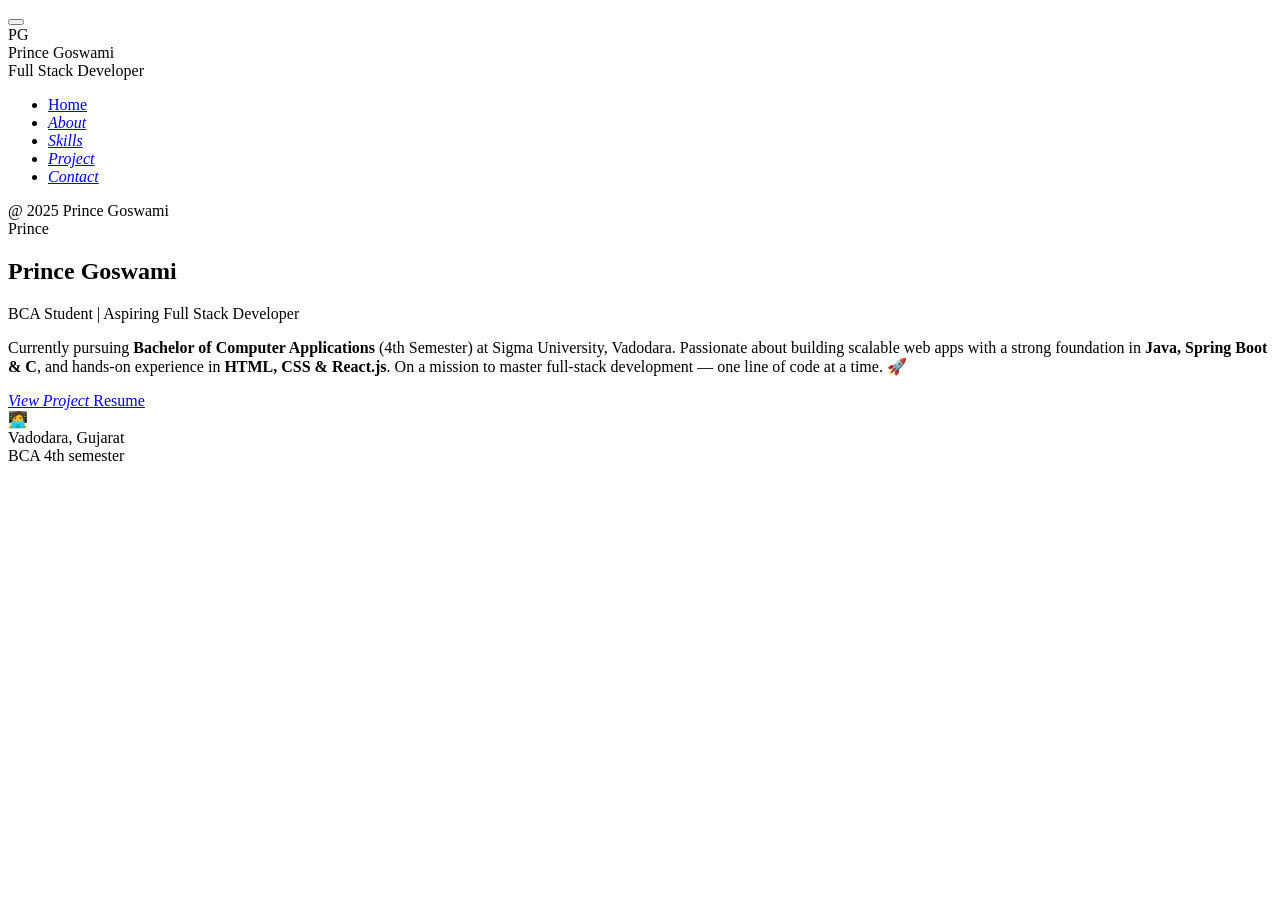
==== PrinceGoswami/Pages/Portfolio.html @ 95a8fea0 "Created personal portfolio website with HTML, CSS, and JavaScript" ====
<!DOCTYPE html>
<html lang="en">
<head>
    <meta charset="UTF-8">
    <meta name="viewport" content="width=device-width, initial-scale=1.0">
    <title>Portfolio</title>
    <link rel="preconnect" href="https://fonts.googleapis.com">
    <link
        href="https://fonts.googleapis.com/css2?family=Plus+Jakarta+Sans:wght@300;400;500;600;700;800&family=Fira+Code:wght@400;500&display=swap"
        rel="stylesheet">
    <link rel="stylesheet" href="Porfolio.css">

</head>

<body>
    <!-- SIDEBAR TOGGLE BUTTON (visible when sidebar is closed) -->
    <aside class="sidebar" id="sidebar">
    <button class="sidebar-open-btn" id="sidebarCloseBtn" title="Close menu">
        <i class="fa-solid fa-xmark"></i>
    </button>

    <div class="sidebar-avatar">PG</div>
    <div class="sidebar-name">Prince Goswami</div>
    <div class="sidebar-role">Full Stack Developer</div>
    <div class="sidebar-divider"></div>

    <nav>
        <ul>
            <li><a href="#home" class="active"><i class="fa-solid fa-house"></i> Home</a></li>
            <li><a href="#about" class="fa-solid fa-house"><i> About</i></a></li>
            <li><a href="#skills" class="fa-solid fa-house"><i> Skills</i></a></li>
            <li><a href="#project" class="fa-solid fa-house"><i> Project</i></a></li>
            <li><a href="#contact" class="fa-solid fa-house"><i> Contact</i></a></li>

        </ul>
    </nav>

    <div class="sidebar-footer">@ 2025 Prince Goswami</div>
    </aside>

    <div class="sidebar-overlay" id="sidebarOverlay"></div>

    <main>

        <!--Home-->
        <section id="home">
            <div class="home-blob"></div>
            <div class="home-blob2"></div>
            <div class="home-inner">

                <div class="home-left reveal">
                    <div class="home-greeting">Prince</div>
                    <h1 class="home-name">Prince Goswami</h1>
                    <div class="home-title">
                        <span>BCA Student</span>
                        <span class="sep">|</span>
                        <span>Aspiring Full Stack Developer</span>
                    </div>
                    <p class="home-desc">
                        Currently pursuing <strong>Bachelor of Computer Applications</strong> (4th Semester)
                        at Sigma University, Vadodara. Passionate about building scalable web apps with
                        a strong foundation in <strong>Java, Spring Boot & C</strong>, and hands-on experience
                        in <strong>HTML, CSS & React.js</strong>. On a mission to master full-stack development —
                        one line of code at a time. 🚀
                    </p>
                <div class="home-btns">
                    <a href="#projects" class="btn btn-filled"><i class="fa-solid fa-rocket">View Project</i>
                    </a>
                    <a href="Prince_Goswami_Final_Resume.pdf" download class="btn btn-rocket">
                        <i class="fa-solid fa-download"></i> Resume
                    </a>
                </div>
                </div>

                <div class="home-right reveal">
                    <div class="photo-frame">
                        <div class="photo-inner">
                            🧑‍💻
                        </div>
                    </div>
                    <div class="float-badge badge-1">
                        <i class="fa-solid fa-location-dot"></i> Vadodara, Gujarat
                    </div>
                    <div class="float-badge badge-2">
                        <i class="fa-solid fa-gradution-cap"></i> BCA 4th semester
                    </div>
                </div>

            </div>
        </section>

        <!--About-->
        <section id="about">

        </section>
    </main>
</body>
</html>
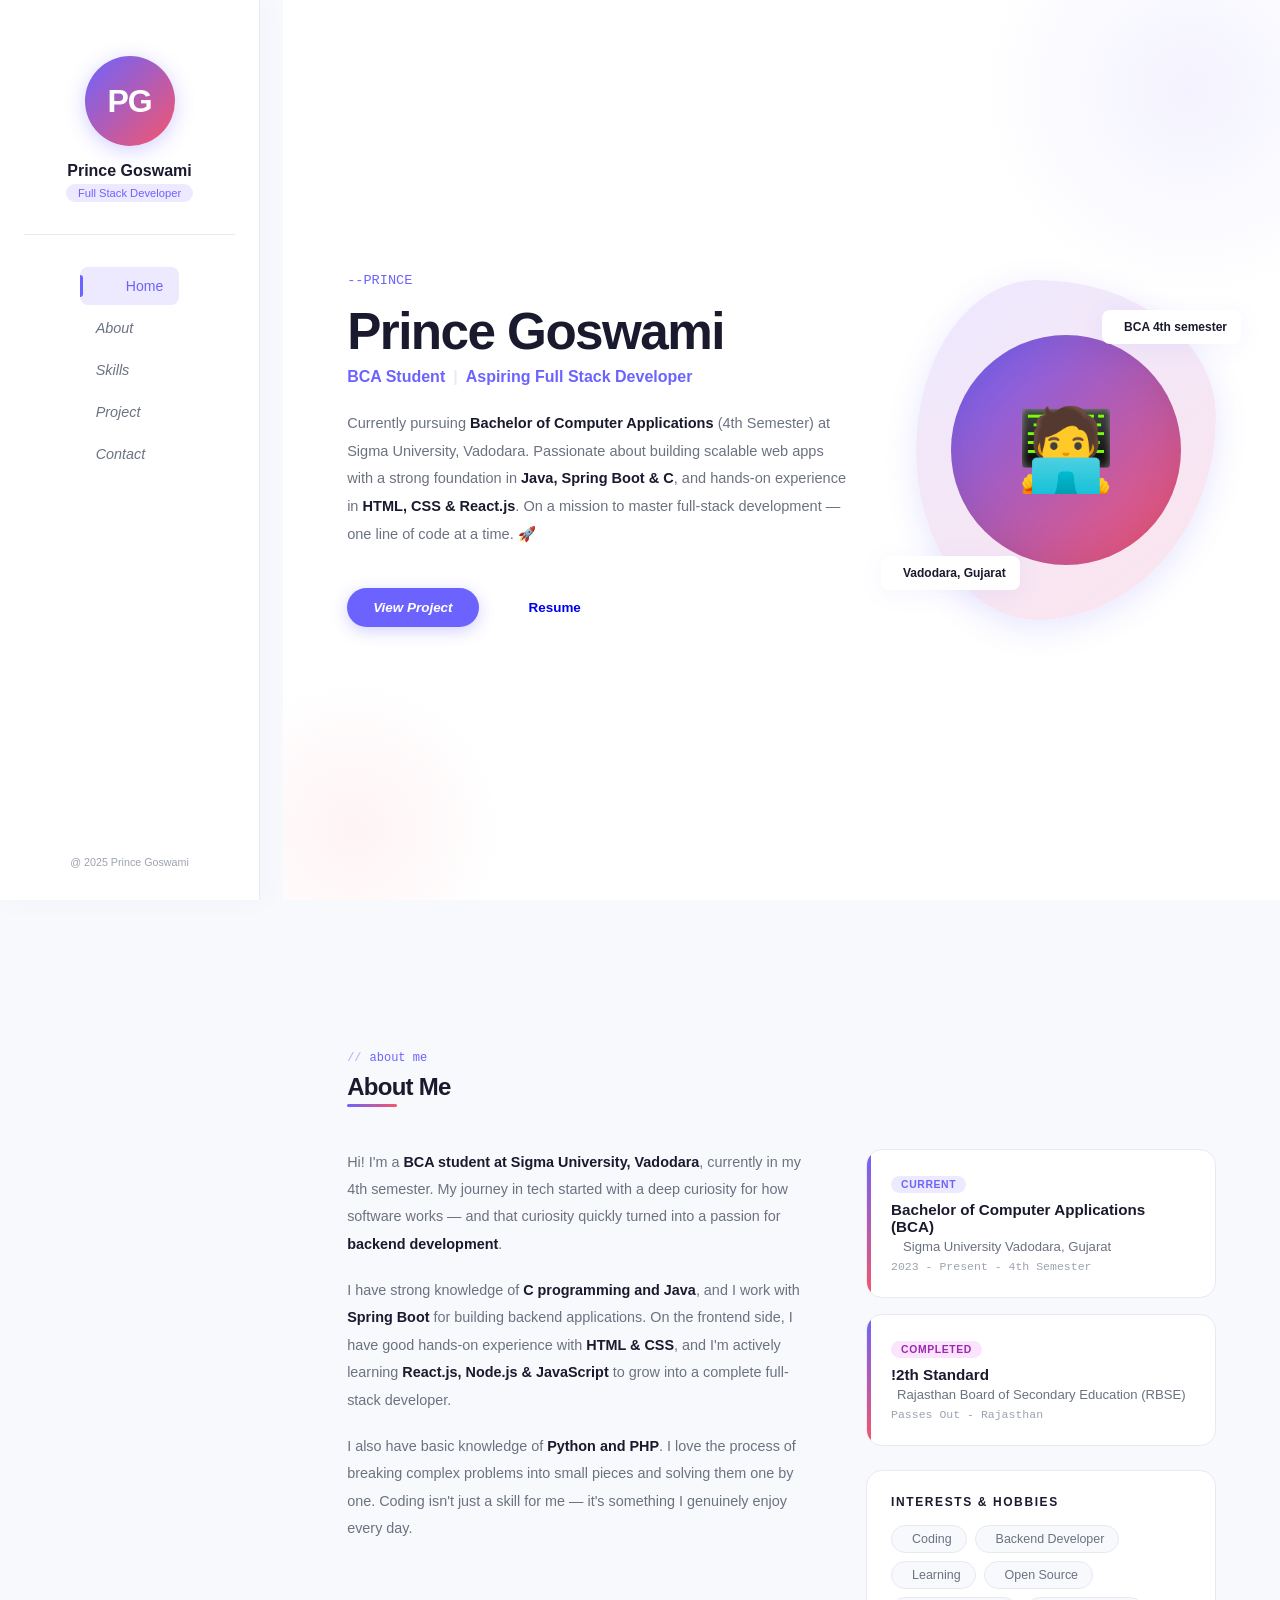
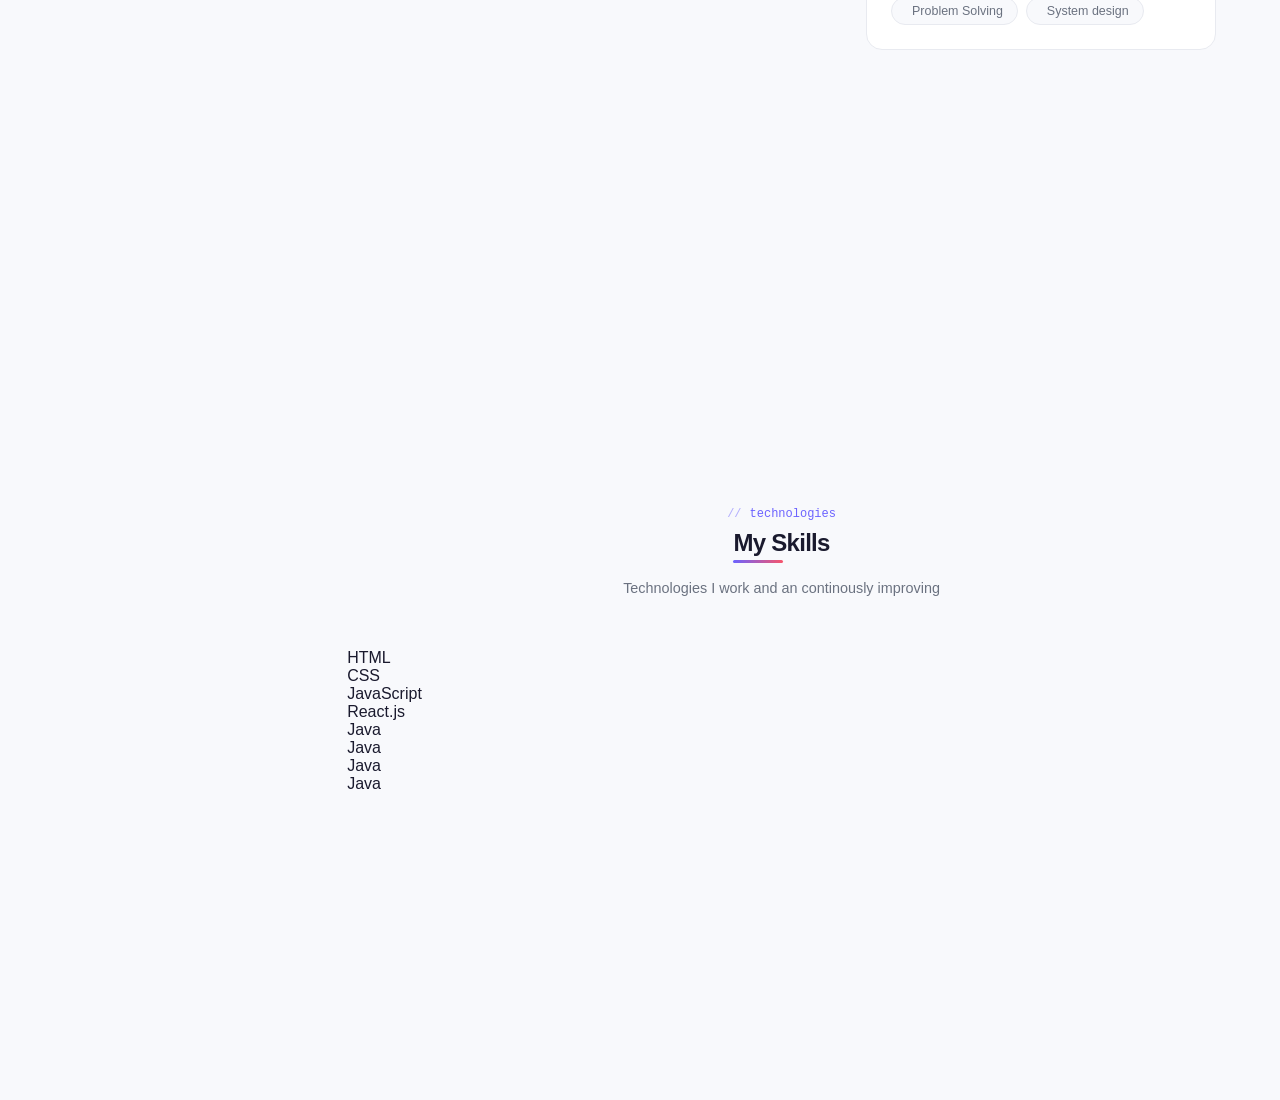
==== commit e7be7fd6: "Complate the About section and skill section" ====
--- a/PrinceGoswami/Pages/Portfolio.html
+++ b/PrinceGoswami/Pages/Portfolio.html
@@ -1,6 +1,6 @@
 <!DOCTYPE html>
 <html lang="en">
-<head>
+<   >
     <meta charset="UTF-8">
     <meta name="viewport" content="width=device-width, initial-scale=1.0">
     <title>Portfolio</title>
@@ -49,7 +49,7 @@
             <div class="home-inner">
 
                 <div class="home-left reveal">
-                    <div class="home-greeting">Prince</div>
+                    <div class="home-greeting">--PRINCE</div>
                     <h1 class="home-name">Prince Goswami</h1>
                     <div class="home-title">
                         <span>BCA Student</span>
@@ -91,8 +91,117 @@
 
         <!--About-->
         <section id="about">
-
+            <div class="sec-header reveal">
+                <div class="sec-tag">about me</div>
+                <h2 class="sec-title">About Me</h2>
+            </div>
+
+            <div class="about-grid">
+                <div class="about-text reveal">
+                    <p>
+                        Hi! I'm a <strong>BCA student at Sigma University, Vadodara</strong>,
+                        currently in my 4th semester. My journey in tech started with a deep
+                        curiosity for how software works — and that curiosity quickly turned
+                        into a passion for <strong>backend development</strong>.
+                    </p>
+
+                    <p>
+                        I have strong knowledge of <strong>C programming and Java</strong>, and I work
+                        with <strong>Spring Boot</strong> for building backend applications. On the
+                        frontend side, I have good hands-on experience with <strong>HTML & CSS</strong>,
+                        and I'm actively learning <strong>React.js, Node.js & JavaScript</strong>
+                        to grow into a complete full-stack developer.
+                    </p>
+
+                    <p>
+                        I also have basic knowledge of <strong>Python and PHP</strong>.
+                        I love the process of breaking complex problems into small pieces
+                        and solving them one by one. Coding isn't just a skill for me —
+                        it's something I genuinely enjoy every day.
+                    </p>
+                </div>
+
+                <div class="about-right reveal">
+                    <div class="edu-card">
+                        <span class="edu-badge">Current</span>
+                        <div class="edu-degree">Bachelor of Computer Applications (BCA)</div>
+                        <div class="edu-school">
+                            <i class="fa-solid fa-building-columns" style="color: var(--accent);margin: 6px;"></i>
+                                Sigma University Vadodara, Gujarat
+                        </div>
+                        <div class="edu-year">2023 - Present&nbsp;-&nbsp;4th Semester</div>
+                    </div>
+
+                    <div class="edu-card">
+                        <span class="edu-badge" style="background: #fce4ff; color: #9c27b0;">Completed</span>
+                        <div class="edu-degree">!2th Standard</div>
+                        <div class="edu-school">
+                            <i class="fa-solid fa-school" style="color: var(--accent); margin-right: 6px;"></i>
+                                Rajasthan Board of Secondary Education (RBSE)
+                        </div>
+                        <div class="edu-year">Passes Out - Rajasthan</div>
+                    </div>
+                    <div class="about-interests">
+                        <div class="interests-title">interests & Hobbies</div>
+                        <div class="interests-chips">
+                            <div class="chip"><i class="fa-solid fa-code"></i> Coding</div>
+                            <div class="chip"><i class="fa-solid fa-server"></i> Backend Developer</div>
+                            <div class="chip"><i class="fa-solid fa-book"></i> Learning</div>
+                            <div class="chip"><i class="fa-brands fa-github"></i>Open Source</div>
+                            <div class="chip"><i class="fa-solid fa-lightbulb"></i> Problem Solving</div>
+                            <div class="chip"><i class="fa-solid fa-network-wired"></i> System design</div>
+
+                        </div>
+                    </div>
+                </div>
+            </div>
         </section>
+    <!-- SKILLS -->
+    <section id="skills">
+        <div class="sec-header reveal" style="text-align: center;">
+            <div class="sec-tag" style="justify-content: center;">technologies</div>
+            <h2 class="sec-title">My Skills</h2>
+            <p class="sec-sub">Technologies I work and an continously improving</p>
+        </div>
+
+        <div class="skills-center">
+            <div class="skills-grid reveal">
+
+                <div class="skill-item">
+                    <div class="skill-icon skill-html"><i class="fa-brands fa-html5"></i></div>
+                    <span class="skill-name">HTML</span>
+                </div>
+                <div class="skill-item">
+                    <div class="skill-icon ic-css"><i class="fa-brands fa-css3-alt"></i></div>
+                    <span class="skill-name">CSS</span>
+                </div>
+            <div class="skill-item">
+                <div class="skill-icon ic-js"><i class="fa-brands fa-js"></i></div>
+                <span class="skill-name">JavaScript</span>
+            </div>
+            <div class="skill-item">
+                <div class="skill-icon ic-react"><i class="fa-brands fa-react"></i></div>
+                <span class="skill-name">React.js</span>
+            </div>
+            <div class="skill-item">
+                <div class="skill-icon ic-java"><i class="fa-brands fa-java"></i></div>
+                <span class="skill-name">Java</span>
+            </div>
+            <div class="skill-item">
+                <div class="skill-icon ic-java"><i class="fa-brands fa-java"></i></div>
+                <span class="skill-name">Java</span>
+            </div>
+            <div class="skill-item">
+                <div class="skill-icon ic-java"><i class="fa-brands fa-java"></i></div>
+                <span class="skill-name">Java</span>
+            </div>
+            <div class="skill-item">
+                <div class="skill-icon ic-java"><i class="fa-brands fa-java"></i></div>
+                <span class="skill-name">Java</span>
+            </div>
+        </div>
+    </section>
+    
     </main>
 </body>
 </html>
--- a/PrinceGoswami/Pages/Porfolio.css
+++ b/PrinceGoswami/Pages/Porfolio.css
@@ -0,0 +1,612 @@
+*,
+*::before,
+*::after {
+    box-sizing: border-box;
+    margin: 0;
+    padding: 0;
+}
+
+:root {
+    --accent: #6c63ff;
+    --accent2: #f7556b;
+    --accent-light: #ede9ff;
+    --bg: #f8f9fc;
+    --white: #ffffff;
+    --sidebar-w: 260px;
+    --text: #1a1a2e;
+    --text-muted: #6b7280;
+    --text-light: #9ca3af;
+    --border: #e8eaf0;
+    --shadow: 0 4px 24px rgba(108, 99, 255, 0.07);
+    --shadow-hover: 0 8px 32px rgba(108, 99, 255, 0.16);
+    --font: 'Plus Jakarta Sans', sans-serif;
+    --mono: 'Fira Code', monospace;
+    --radius: 16px;
+    --radius-sm: 8px;
+}
+
+html {
+    scroll-behavior: smooth;
+}
+
+body {
+    font-family: var(--font);
+    background: var(--bg);
+    color: var(--text);
+    display: flex;
+    min-height: 100vh;
+    overflow-x: hidden;
+}
+
+.sidebar-open-btn {
+    position: fixed;
+    top: 18px;
+    left: 18px;
+    z-index: 200;
+    width: 42px;
+    height: 42px;
+    border-radius: 10px;
+    background: var(--white);
+    border: 1.5px solid var(--border);
+    color: var(--accent);
+    font-size: 1.1rem;
+    cursor: pointer;
+    display: none;
+    align-items: center;
+    justify-content: center;
+    box-shadow: var(--shadow);
+    transition: background 0.2s, color 0.2s;
+}
+
+.sidebar-open-btn:hover {
+    background: var(--accent);
+    color: white;
+}
+
+body.sidebar.collapsed .sidebar-open-btn {
+    display: flex;
+}
+
+.sidebar {
+    width: var(--sidebar-w);
+    min-height: 100vh;
+    background: var(--white);
+    border-right: 1px solid var(--border);
+    position: fixed;
+    top: 0;
+    left: 0;
+    bottom: 0;
+    display: flex;
+    flex-direction: column;
+    align-items: center;
+    padding: 2.5rem 1.5rem 2rem;
+    z-index: 100;
+    box-shadow: 4px 0 24px rgba(106, 99, 255, 0.04);
+    transition: transform 0.35s cubic-bezier(0.4, 0, 0.2, 1);
+}
+
+body.sidebar-collapsed .sidebar {
+    transform: translateX(-100%);
+}
+
+.body.sidebar.collapsed main {
+    margin-left: 0;
+}
+
+.sidebar-close-btn {
+    position: absolute;
+    top: 16px;
+    right: 16px;
+    width: 34px;
+    height: 34px;
+    border-radius: 8px;
+    background: var(--bg);
+    border: 1.5px solid var(--border);
+    color: var(--test-muted);
+    font-size: 1rem;
+    cursor: pointer;
+    display: flex;
+    align-items: center;
+    justify-content: center;
+    transition: background 0.2s, color 0.2s, border-color 0.2s;
+}
+
+.sidebar-close-btn:hover {
+    background: #ffecef;
+    color: var(--accent);
+    border-radius: var(--accent2);
+}
+
+.sidebar-overlay {
+    display: none;
+    position: fixed;
+    inset: 0;
+    background: rgba(0.35);
+    z-index: 99;
+    backdrop-filter: blur(2px);
+}
+
+.sidebar-overlay.active {
+    display: block;
+}
+
+.sidebar-avatar {
+    width: 90px;
+    height: 90px;
+    border-radius: 50%;
+    display: flex;
+    background: linear-gradient(135deg, var(--accent), var(--accent2));
+    align-items: center;
+    justify-content: center;
+    font-size: 2rem;
+    font-weight: 800;
+    color: white;
+    margin-bottom: 1rem;
+    margin-top: 1rem;
+    box-shadow: 0 4px 20px rgba(108, 99, 255, 0.3);
+    letter-spacing: -1px;
+    flex-shrink: 0;
+}
+
+.sidebar-name {
+    font-size: 1rem;
+    font-weight: 700;
+    color: var(--text);
+    text-align: center;
+    margin-bottom: 4px;
+}
+
+.sidebar-role {
+    font-size: 0.7rem;
+    color: var(--accent);
+    text-align: center;
+    font-weight: 500;
+    background: var(--accent-light);
+    padding: 3px 12px;
+    border-radius: 20px;
+    margin-bottom: 2rem;
+}
+
+.sidebar-divider {
+    width: 100%;
+    height: 1px;
+    background: var(--border);
+    margin-bottom: 2rem;
+}
+
+nav ul {
+    list-style: none;
+    width: 100%;
+}
+
+nav ul li {
+    margin-bottom: 4px;
+}
+
+nav ul li a {
+    display: flex;
+    align-items: center;
+    gap: 12px;
+    padding: 11px 16px;
+    border-radius: var(--radius-sm);
+    color: var(--text-muted);
+    text-decoration: none;
+    font-size: 0.88rem;
+    font-weight: 500;
+    transition: all 0.2s;
+    position: relative;
+}
+
+nav ul li a i {
+    width: 18px;
+    text-align: center;
+    font-size: 0.9rem;
+}
+
+nav ul li a:hover,
+nav ul li a.active {
+    background: var(--accent-light);
+    color: var(--accent);
+}
+
+nav ul li a.active::before {
+    content: '';
+    position: absolute;
+    left: 0;
+    top: 20%;
+    bottom: 20%;
+    width: 3px;
+    background: var(--accent);
+    border-radius: 0 3px 3px 0;
+}
+
+.sidebar-footer {
+    margin-top: auto;
+    font-size: 0.67rem;
+    color: var(--text-light);
+    text-align: center;
+}
+
+main {
+    margin-left: var(--sidebar-w);
+    flex: 1;
+    transition: margin-left 0.35s cubic-bezier(0.4, 0, 0.2, 1);
+}
+
+section {
+    min-height: 100vh;
+    padding: 5rem 4rem;
+    display: flex;
+    flex-direction: column;
+    justify-content: center;
+}
+
+#home {
+    background: var(--white);
+    position: relative;
+    overflow: hidden;
+}
+
+.home-blob {
+    position: absolute;
+    top: -120px;
+    right: -120px;
+    width: 420px;
+    height: 420px;
+    border-radius: 50%;
+    background: radial-gradient(circle, rgba(108, 99, 255, 0.08) 0%, transparent 70%);
+    pointer-events: none;
+}
+
+.home-blob2 {
+    position: absolute;
+    bottom: -80px;
+    left: -80px;
+    width: 300px;
+    height: 300px;
+    border-radius: 50%;
+    background: radial-gradient(circle, rgba(247, 85, 107, 0.07) 0%, transparent 70%);
+    pointer-events: none;
+}
+
+.home-inner {
+    display: flex;
+    align-items: center;
+    gap: 4rem;
+    position: relative;
+    z-index: 1;
+}
+
+.home-left {
+    flex: 1;
+}
+
+.home-greeting {
+    font-family: var(--mono);
+    font-size: 0.85rem;
+    color: var(--accent);
+    margin-bottom: 1rem;
+    align-items: center;
+    gap: 8px;
+}
+
+.home-greeting::before {
+    content: '';
+    width: 24px;
+    height: 2px;
+    background: var(--accent);
+}
+
+.home-name {
+    font-size: clamp(2.2rem, 4vw, 3.4rem);
+    font-weight: 800;
+    line-height: 1.1;
+    letter-spacing: -0.03em;
+    margin-bottom: 0.5rem;
+}
+
+.home-title {
+    font-size: 1rem;
+    font-weight: 600;
+    color: var(--accent);
+    margin-bottom: 1.5rem;
+    display: flex;
+    align-items: center;
+    gap: 8px;
+    flex-wrap: wrap;
+}
+
+.home-title .sep {
+    color: var(--border);
+}
+
+.home-desc {
+    font-size: 0.91rem;
+    line-height: 1.9;
+    color: var(--text-muted);
+    max-width: 520px;
+    margin-bottom: 2.5rem;
+}
+
+.home-desc strong {
+    color: var(--text);
+    font-weight: 600;
+}
+
+.home-btns {
+    display: flex;
+    gap: 1rem;
+    flex-wrap: wrap;
+}
+
+.btn {
+    display: inline-flex;
+    align-items: center;
+    gap: 8px;
+    padding: 12px 26px;
+    border-radius: 50px;
+    font-family: var(--font);
+    font-size: 0.84rem;
+    font-weight: 600;
+    text-decoration: none;
+    cursor: pointer;
+    border: none;
+    transition: all 0.25s;
+}
+
+.btn-filled {
+    background: var(--accent);
+    color: white;
+    box-shadow: 0 4px 16px rgba(108, 99, 255, 0.3);
+}
+
+.btn-filled:hover {
+    background: #5851e6;
+    transform: translateY(-2px);
+    box-shadow: 0 8px 24px rgba(108, 99, 255, 0.4);
+}
+
+.btn-outline {
+    background: transparent;
+    color: var(--accent);
+    border: 2px solid var(--accent);
+}
+
+.btn-outline:hover {
+    background: var(--accent-light);
+    transform: translateY(-2px);
+}
+
+.home-right {
+    flex-shrink: 0;
+    position: relative;
+}
+
+.photo-frame {
+    width: 300px;
+    height: 340px;
+    border-radius: 40% 60% 60% 40% / 50% 40% 60% 50%;
+    background: linear-gradient(145deg, var(--accent-light), #fce4ec);
+    display: flex;
+    align-items: center;
+    justify-content: center;
+    animation: morphing 8s ease-in-out infinite;
+    box-shadow: var(--shadow-hover);
+    position: relative;
+}
+
+@keyframes morphing {
+    0%, 100% { border-radius: 40% 60% 60% 40% / 50% 40% 60% 50%; }
+    25%       { border-radius: 60% 40% 40% 60% / 40% 60% 40% 60%; }
+    50%       { border-radius: 50% 50% 60% 40% / 60% 40% 50% 50%; }
+    75%       { border-radius: 40% 60% 50% 50% / 50% 50% 60% 40%; }
+}
+
+.photo-inner {
+    width: 230px;
+    height: 230px;
+    border-radius: 50%;
+    background: linear-gradient(135deg, var(--accent) 0%, var(--accent2)100%);
+    display: flex;
+    align-items: center;
+    justify-content: center;
+    font-size: 5rem;
+    overflow: hidden;
+    box-shadow: inset 0 0 40px rgba(0,0,0,0.1);
+}
+
+.float-badge {
+    position: absolute;
+    background: var(--white);
+    border-radius: var(--radius-sm);
+    padding: 10px 14px;
+    box-shadow: var(--shadow);
+    display: flex;
+    align-items: center;
+    gap: 8px;
+    font-size: 0.75rem;
+    font-weight: 600;
+    color: var(--text);
+    white-space: nowrap;
+}
+
+.float-badge i {
+    color: var(--accent);
+    font-size: 0.95rem;
+}
+
+.badge-1 { bottom: 30px; left: -35px; }
+.badge-2 {top: 30px; right: -25px; }
+
+.sec-header {
+    margin-bottom: 3rem;
+}
+
+.sec-tag {
+    font-family: var(--mono);
+    font-size: 0.75rem;
+    color: var(--accent);
+    margin-bottom: 8px;
+    display: flex;
+    align-items: center;
+    gap: 8px;
+}
+
+.sec-tag::before {
+    content: '//';
+    opacity: 0.5;
+}
+
+.sec-title {
+    font-family: clamp(1.8rem, 3vm, 2.6rem);
+    font-weight: 800;
+    letter-spacing: -0.03em;
+    position: relative;
+    display: inline-block;
+}
+
+.sec-title::after {
+    content: '';
+    position: absolute;
+    bottom: -6px;
+    left: 0;
+    width: 50px;
+    height: 3px;
+    background: linear-gradient(90deg, var(--accent), var(--accent2));
+    border-radius: 2px;
+}
+
+.sec-sub {
+    font-size: 0.9rem;
+    color: var(--text-muted);
+    margin-top: 1.2rem;
+    line-height: 1.7;
+}
+
+#about {
+    background: var(--bg);
+}
+
+.about-grid {
+    display: grid;
+    grid-template-columns: 1.3fr 1fr;
+    gap: 4rem;
+    align-items: start;
+}
+
+.about-text p {
+    font-size: 0.9rem;
+    line-height: 1.9;
+    color: var(--text-muted);
+    margin-bottom: 1.2rem;
+}
+
+.about-text p strong {
+    color: var(--text);
+    font-weight: 600;
+}
+
+.edu-card {
+    background: var(--white);
+    border: 1px solid var(--border);
+    border-radius: var(--radius);
+    padding: 1.5rem;
+    margin-bottom: 1rem;
+    position: relative;
+    overflow: hidden;
+    transition: box-shadow 0.2s, transform 0.2s;
+}
+
+.edu-card:hover {
+    box-shadow: var(--shadow-hover0);
+    transform: translateY(-2px);
+}
+
+.edu-card::before {
+    content: '';
+    position: absolute;
+    top: 0;
+    left: 0;
+    width: 4px;
+    height: 100%;
+    background: linear-gradient(var(--accent), var(--accent2));
+}
+
+.edu-badge {
+    display: inline-block;
+    font-size: 0.65rem;
+    padding: 3px 10px;
+    background: var(--accent-light);
+    color: var(--accent);
+    border-radius: 20px;
+    font-weight: 600;
+    margin-bottom: 8px;
+    text-transform: uppercase;
+    letter-spacing: 0.06em;
+}
+
+.edu-degree {
+    font-size: 0.95rem;
+    font-weight: 700;
+    color: var(--text);
+    margin-bottom: 4px;
+}
+
+.edu-school {
+    font-size: 0.82rem;
+    color: var(--text-muted);
+}
+
+.edu-year {
+    font-size: 0.72rem;
+    color: var(--text-light);
+    margin-top: 6px;
+    font-family: var(--mono);
+}
+
+.about-interests {
+    margin-top: 1.5rem;
+    background: var(--white);
+    border: 1px solid var(--border);
+    border-radius: var(--radius);
+    padding: 1.5rem;
+}
+
+.interests-title {
+    font-size: 0.75rem;
+    font-weight: 700;
+    text-transform: uppercase;
+    letter-spacing: 0.1rem;
+    margin-bottom: 1rem;
+}
+
+.interests-chips {
+    display: flex;
+    flex-wrap: wrap;
+    gap: 8px;
+}
+
+.chip {
+    display: flex;
+    align-items: center;
+    gap: 6px;
+    padding: 6px 14px;
+    background: var(--bg);
+    border: 1px solid var(--border);
+    border-radius: 20px;
+    font-size: 0.78rem;
+    color: var(--text-muted);
+    font-weight: 500;
+    transition: all 0.2s;
+}
+
+.chip:hover {
+    background: var(--accent-light);
+    color: var(--accent);
+    border-radius: var(--accent);
+}
+
+.chip i {
+    font-size: 0.85rem;
+    color: var(--accent);
+}
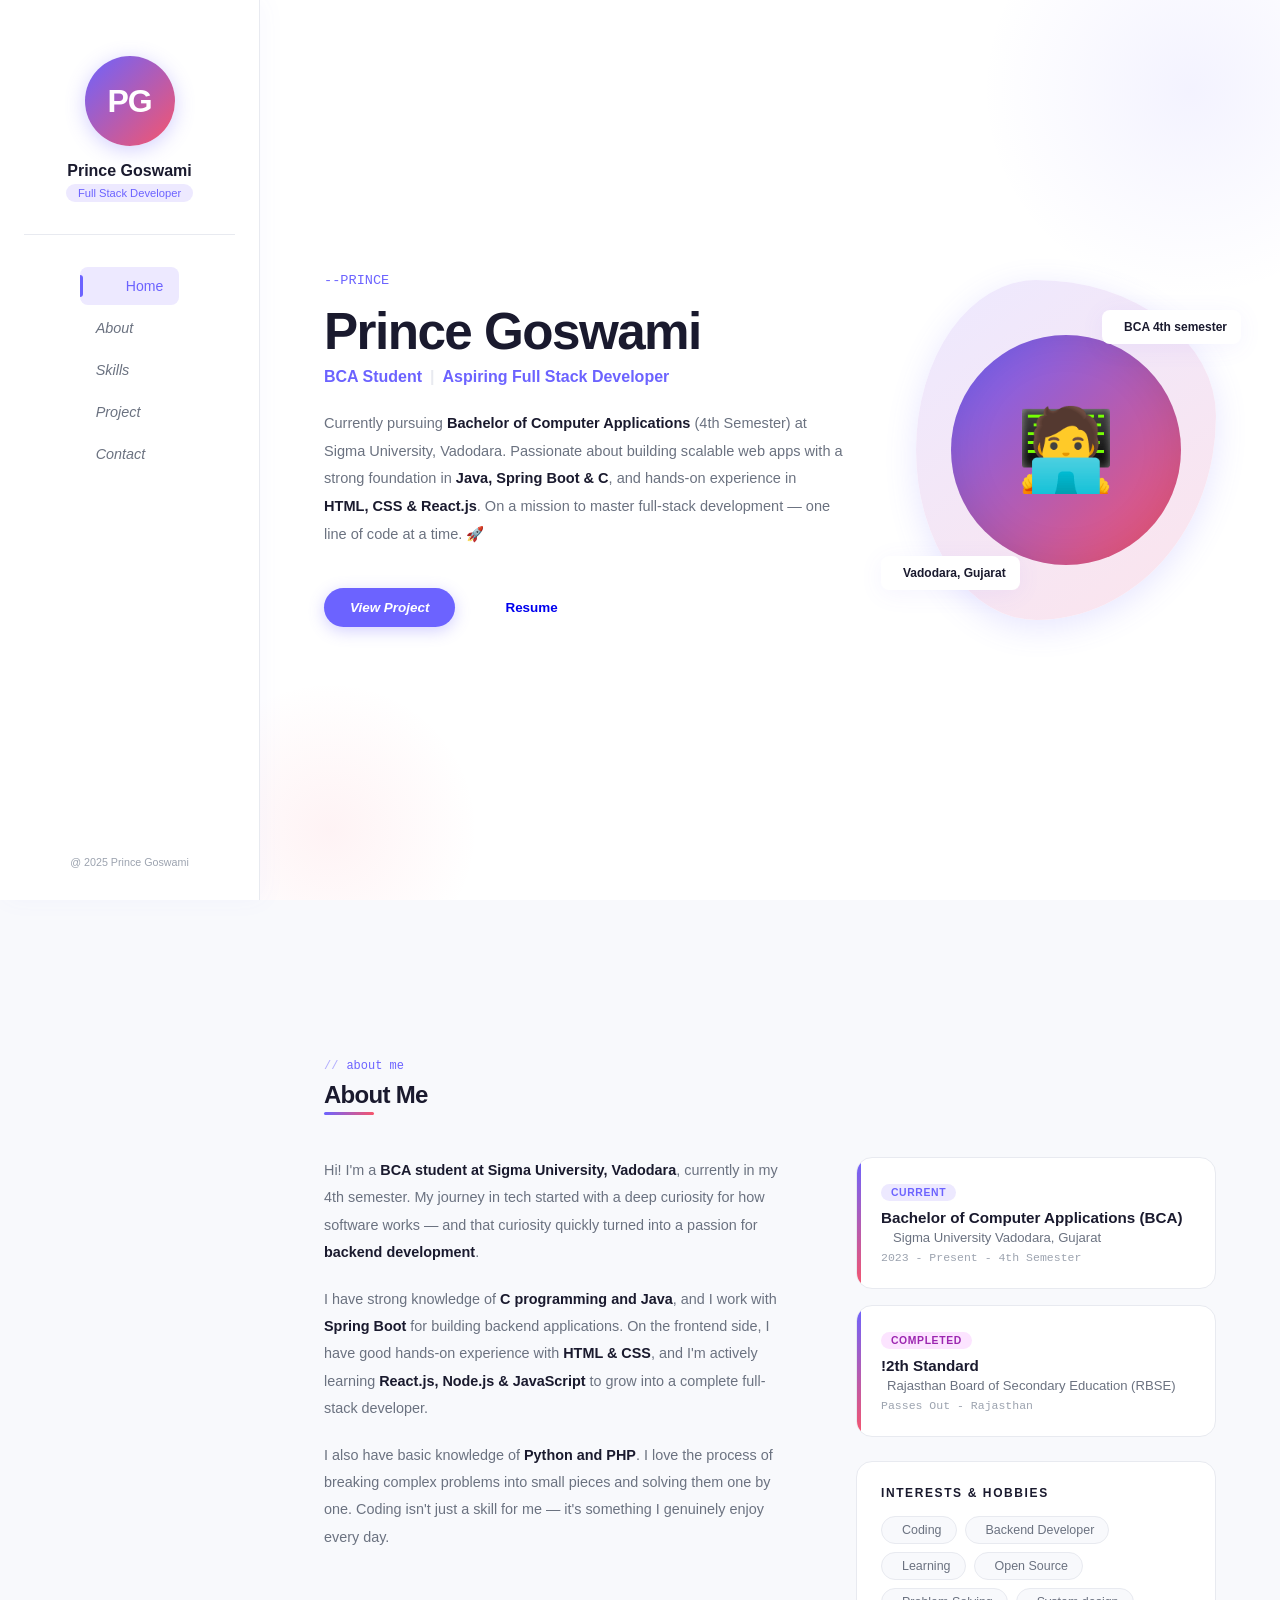
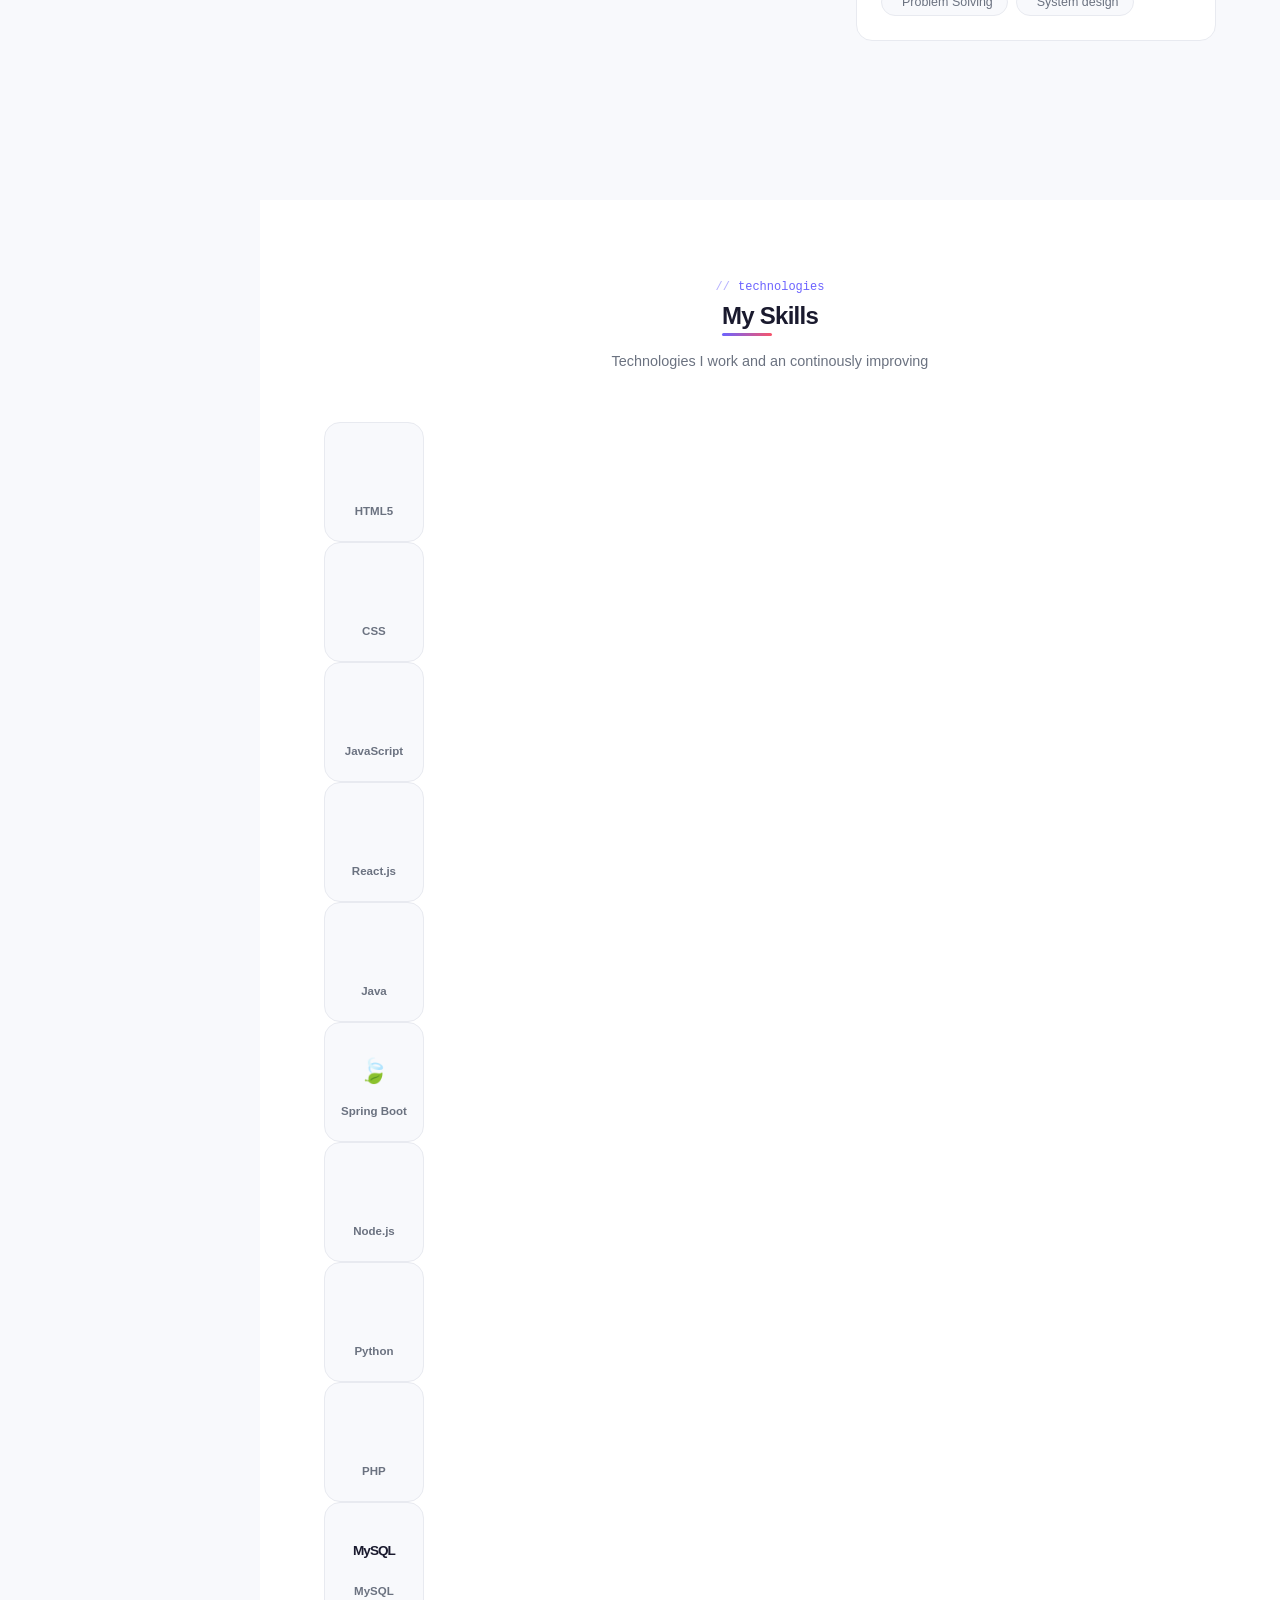
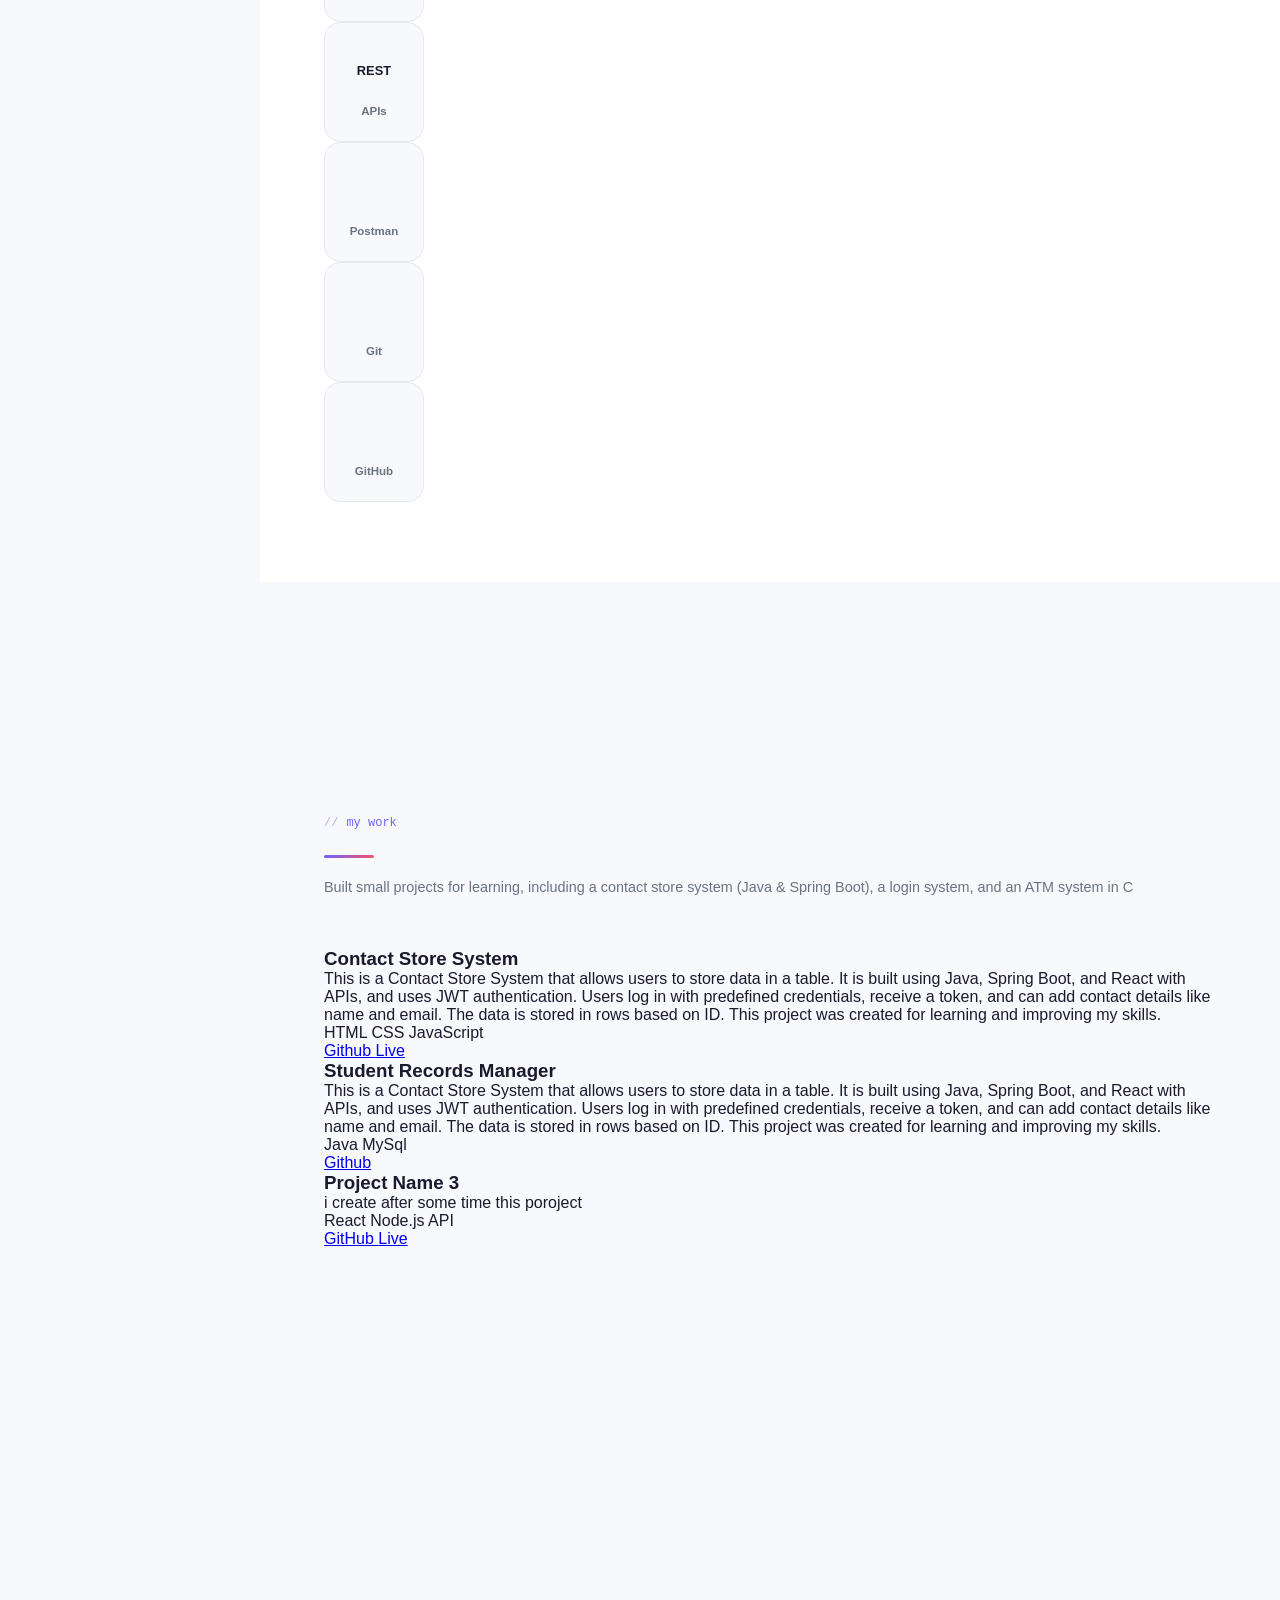
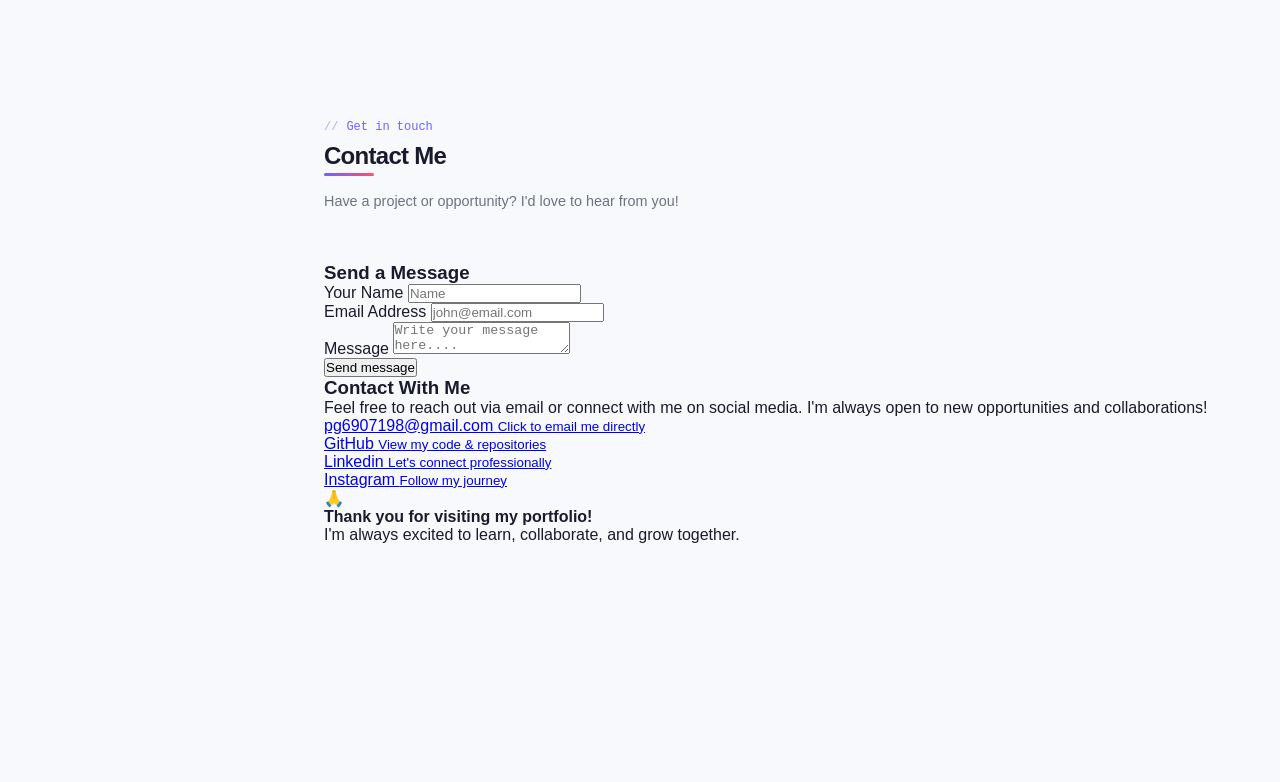
==== commit 150c3bc6: "complete the html all section" ====
--- a/PrinceGoswami/Pages/Portfolio.html
+++ b/PrinceGoswami/Pages/Portfolio.html
@@ -1,6 +1,6 @@
 <!DOCTYPE html>
 <html lang="en">
-<   >
+<head>
     <meta charset="UTF-8">
     <meta name="viewport" content="width=device-width, initial-scale=1.0">
     <title>Portfolio</title>
@@ -10,198 +10,405 @@
         rel="stylesheet">
     <link rel="stylesheet" href="Porfolio.css">
 
-</head>
-
-<body>
-    <!-- SIDEBAR TOGGLE BUTTON (visible when sidebar is closed) -->
-    <aside class="sidebar" id="sidebar">
-    <button class="sidebar-open-btn" id="sidebarCloseBtn" title="Close menu">
-        <i class="fa-solid fa-xmark"></i>
-    </button>
-
-    <div class="sidebar-avatar">PG</div>
-    <div class="sidebar-name">Prince Goswami</div>
-    <div class="sidebar-role">Full Stack Developer</div>
-    <div class="sidebar-divider"></div>
-
-    <nav>
-        <ul>
-            <li><a href="#home" class="active"><i class="fa-solid fa-house"></i> Home</a></li>
-            <li><a href="#about" class="fa-solid fa-house"><i> About</i></a></li>
-            <li><a href="#skills" class="fa-solid fa-house"><i> Skills</i></a></li>
-            <li><a href="#project" class="fa-solid fa-house"><i> Project</i></a></li>
-            <li><a href="#contact" class="fa-solid fa-house"><i> Contact</i></a></li>
-
-        </ul>
-    </nav>
-
-    <div class="sidebar-footer">@ 2025 Prince Goswami</div>
-    </aside>
-
-    <div class="sidebar-overlay" id="sidebarOverlay"></div>
-
-    <main>
-
-        <!--Home-->
-        <section id="home">
-            <div class="home-blob"></div>
-            <div class="home-blob2"></div>
-            <div class="home-inner">
-
-                <div class="home-left reveal">
-                    <div class="home-greeting">--PRINCE</div>
-                    <h1 class="home-name">Prince Goswami</h1>
-                    <div class="home-title">
-                        <span>BCA Student</span>
-                        <span class="sep">|</span>
-                        <span>Aspiring Full Stack Developer</span>
-                    </div>
-                    <p class="home-desc">
-                        Currently pursuing <strong>Bachelor of Computer Applications</strong> (4th Semester)
-                        at Sigma University, Vadodara. Passionate about building scalable web apps with
-                        a strong foundation in <strong>Java, Spring Boot & C</strong>, and hands-on experience
-                        in <strong>HTML, CSS & React.js</strong>. On a mission to master full-stack development —
-                        one line of code at a time. 🚀
+    </head>
+
+    <body>
+        <!-- SIDEBAR TOGGLE BUTTON (visible when sidebar is closed) -->
+        <aside class="sidebar" id="sidebar">
+            <button class="sidebar-open-btn" id="sidebarCloseBtn" title="Close menu">
+                <i class="fa-solid fa-xmark"></i>
+            </button>
+
+            <div class="sidebar-avatar">PG</div>
+            <div class="sidebar-name">Prince Goswami</div>
+            <div class="sidebar-role">Full Stack Developer</div>
+            <div class="sidebar-divider"></div>
+
+            <nav>
+                <ul>
+                    <li><a href="#home" class="active"><i class="fa-solid fa-house"></i> Home</a></li>
+                    <li><a href="#about" class="fa-solid fa-house"><i> About</i></a></li>
+                    <li><a href="#skills" class="fa-solid fa-house"><i> Skills</i></a></li>
+                    <li><a href="#project" class="fa-solid fa-house"><i> Project</i></a></li>
+                    <li><a href="#contact" class="fa-solid fa-house"><i> Contact</i></a></li>
+
+                </ul>
+            </nav>
+
+            <div class="sidebar-footer">@ 2025 Prince Goswami</div>
+        </aside>
+
+        <div class="sidebar-overlay" id="sidebarOverlay"></div>
+
+        <main>
+
+            <!--Home-->
+            <section id="home">
+                <div class="home-blob"></div>
+                <div class="home-blob2"></div>
+                <div class="home-inner">
+
+                    <div class="home-left reveal">
+                        <div class="home-greeting">--PRINCE</div>
+                        <h1 class="home-name">Prince Goswami</h1>
+                        <div class="home-title">
+                            <span>BCA Student</span>
+                            <span class="sep">|</span>
+                            <span>Aspiring Full Stack Developer</span>
+                        </div>
+                        <p class="home-desc">
+                            Currently pursuing <strong>Bachelor of Computer Applications</strong> (4th Semester)
+                            at Sigma University, Vadodara. Passionate about building scalable web apps with
+                            a strong foundation in <strong>Java, Spring Boot & C</strong>, and hands-on experience
+                            in <strong>HTML, CSS & React.js</strong>. On a mission to master full-stack development —
+                            one line of code at a time. 🚀
+                        </p>
+                        <div class="home-btns">
+                            <a href="#projects" class="btn btn-filled"><i class="fa-solid fa-rocket">View Project</i>
+                            </a>
+                            <a href="Prince_Goswami_Final_Resume.pdf" download class="btn btn-rocket">
+                                <i class="fa-solid fa-download"></i> Resume
+                            </a>
+                        </div>
+                    </div>
+
+                    <div class="home-right reveal">
+                        <div class="photo-frame">
+                            <div class="photo-inner">
+                                🧑‍💻
+                            </div>
+                        </div>
+                        <div class="float-badge badge-1">
+                            <i class="fa-solid fa-location-dot"></i> Vadodara, Gujarat
+                        </div>
+                        <div class="float-badge badge-2">
+                            <i class="fa-solid fa-gradution-cap"></i> BCA 4th semester
+                        </div>
+                    </div>
+
+                </div>
+            </section>
+
+            <!--About-->
+            <section id="about">
+                <div class="sec-header reveal">
+                    <div class="sec-tag">about me</div>
+                    <h2 class="sec-title">About Me</h2>
+                </div>
+
+                <div class="about-grid">
+                    <div class="about-text reveal">
+                        <p>
+                            Hi! I'm a <strong>BCA student at Sigma University, Vadodara</strong>,
+                            currently in my 4th semester. My journey in tech started with a deep
+                            curiosity for how software works — and that curiosity quickly turned
+                            into a passion for <strong>backend development</strong>.
+                        </p>
+
+                        <p>
+                            I have strong knowledge of <strong>C programming and Java</strong>, and I work
+                            with <strong>Spring Boot</strong> for building backend applications. On the
+                            frontend side, I have good hands-on experience with <strong>HTML & CSS</strong>,
+                            and I'm actively learning <strong>React.js, Node.js & JavaScript</strong>
+                            to grow into a complete full-stack developer.
+                        </p>
+
+                        <p>
+                            I also have basic knowledge of <strong>Python and PHP</strong>.
+                            I love the process of breaking complex problems into small pieces
+                            and solving them one by one. Coding isn't just a skill for me —
+                            it's something I genuinely enjoy every day.
+                        </p>
+                    </div>
+
+                    <div class="about-right reveal">
+                        <div class="edu-card">
+                            <span class="edu-badge">Current</span>
+                            <div class="edu-degree">Bachelor of Computer Applications (BCA)</div>
+                            <div class="edu-school">
+                                <i class="fa-solid fa-building-columns" style="color: var(--accent);margin: 6px;"></i>
+                                Sigma University Vadodara, Gujarat
+                            </div>
+                            <div class="edu-year">2023 - Present&nbsp;-&nbsp;4th Semester</div>
+                        </div>
+
+                        <div class="edu-card">
+                            <span class="edu-badge" style="background: #fce4ff; color: #9c27b0;">Completed</span>
+                            <div class="edu-degree">!2th Standard</div>
+                            <div class="edu-school">
+                                <i class="fa-solid fa-school" style="color: var(--accent); margin-right: 6px;"></i>
+                                Rajasthan Board of Secondary Education (RBSE)
+                            </div>
+                            <div class="edu-year">Passes Out - Rajasthan</div>
+                        </div>
+                        <div class="about-interests">
+                            <div class="interests-title">interests & Hobbies</div>
+                            <div class="interests-chips">
+                                <div class="chip"><i class="fa-solid fa-code"></i> Coding</div>
+                                <div class="chip"><i class="fa-solid fa-server"></i> Backend Developer</div>
+                                <div class="chip"><i class="fa-solid fa-book"></i> Learning</div>
+                                <div class="chip"><i class="fa-brands fa-github"></i>Open Source</div>
+                                <div class="chip"><i class="fa-solid fa-lightbulb"></i> Problem Solving</div>
+                                <div class="chip"><i class="fa-solid fa-network-wired"></i> System design</div>
+
+                            </div>
+                        </div>
+                    </div>
+                </div>
+            </section>
+            <!-- SKILLS -->
+            <section id="skills">
+                <div class="sec-header reveal" style="text-align: center;">
+                    <div class="sec-tag" style="justify-content: center;">technologies</div>
+                    <h2 class="sec-title">My Skills</h2>
+                    <p class="sec-sub">Technologies I work and an continously improving</p>
+                </div>
+
+                <div class="skills-center">
+                    <div class="skills-grid reveal">
+
+                        <div class="skill-item">
+                            <div class="skill-icon skill-html"><i class="fa-brands fa-html5"></i></div>
+                            <span class="skill-name">HTML5</span>
+                        </div>
+                        <div class="skill-item">
+                            <div class="skill-icon ic-css"><i class="fa-brands fa-css3-alt"></i></div>
+                            <span class="skill-name">CSS</span>
+                        </div>
+                        <div class="skill-item">
+                            <div class="skill-icon ic-js"><i class="fa-brands fa-js"></i></div>
+                            <span class="skill-name">JavaScript</span>
+                        </div>
+                        <div class="skill-item">
+                            <div class="skill-icon ic-react"><i class="fa-brands fa-react"></i></div>
+                            <span class="skill-name">React.js</span>
+                        </div>
+                        <div class="skill-item">
+                            <div class="skill-icon ic-java"><i class="fa-brands fa-java"></i></div>
+                            <span class="skill-name">Java</span>
+                        </div>
+                        <div class="skill-item">
+                            <div class="skill-icon ic-spring" style="font-size: 1.5rem;">🍃</div>
+                            <span class="skill-name">Spring Boot</span>
+                        </div>
+                        <div class="skill-item">
+                            <div class="skill-icon ic-node"><i class="fa-brands fa-node-js"></i></div>
+                            <span class="skill-name">Node.js</span>
+                        </div>
+                        <div class="skill-item">
+                            <div class="skill-icon ic-python"><i class="fa-brands fa-python"></i></div>
+                            <span class="skill-name">Python</span>
+                        </div>
+
+                        <div class="skill-item">
+                            <div class="skill-icon ic-php"><i class="fa-brands fa-php"></i></div>
+                            <span class="skill-name">PHP</span>
+                        </div>
+
+                        <div class="skill-item">
+                            <div class="skill-icon ic-mysql"
+                                style="font-size:0.85rem;font-weight:800;letter-spacing:-1px;">MySQL</div>
+                            <span class="skill-name">MySQL</span>
+                        </div>
+
+                        <div class="skill-item">
+                            <div class="skill-icon ic-apis" style="font-size:0.8rem;font-weight:800;">REST</div>
+                            <span class="skill-name">APIs</span>
+                        </div>
+
+                        <div class="skill-item">
+                            <div class="skill-icon ic-postman"><i class="fa-solid fa-paper-plane"></i></div>
+                            <span class="skill-name">Postman</span>
+                        </div>
+
+                        <div class="skill-item">
+                            <div class="skill-icon ic-git"><i class="fa-brands fa-git-alt"></i></div>
+                            <span class="skill-name">Git</span>
+                        </div>
+
+                        <div class="skill-item">
+                            <div class="skill-icon ic-gh"><i class="fa-brands fa-github"></i></div>
+                            <span class="skill-name">GitHub</span>
+                        </div>
+                    </div>
+            </section>
+
+            <!-- PROJECTS -->
+            <section id="projects">
+                <div class="sec-header reveal">
+                    <div class="sec-tag">my work</div>
+                    <h2 class="sec-title"></h2>
+                    <p class="sec-sub">Built small projects for learning, including a contact store system (Java &
+                        Spring Boot), a login system, and an ATM system in C</p>
+                </div>
+
+                <div class="projects-grid">
+
+                    <!--Project1-->
+                    <div class="project-card reveal">
+                        <div class="project-icon"><i class="fa-solid fa-globe"></i></div>
+                        <h3 class="project-title">Contact Store System</h3>
+                        <p class="project-desc">This is a Contact Store System that allows users to store data in a
+                            table. It is built using Java, Spring Boot, and React with APIs, and uses JWT
+                            authentication. Users log in with predefined credentials, receive a token, and can add
+                            contact details like name and email. The data is stored in rows based on ID. This project
+                            was created for learning and improving my skills.</p>
+                        <div class="project-tech">
+                            <span class="tech-tag">HTML</span>
+                            <span class="tech-tag">CSS</span>
+                            <span class="tech-tag">JavaScript</span>
+                        </div>
+                        <div class="project-links">
+                            <a href="https://github.com/devprincen/contact-store-system" target="_blank" class="proj-link">
+                                <i class="fa-brands fa-github"></i> Github
+                            </a>
+                            <a href="LIVE" target="_blank" class="proj-link">
+                                <i class="fa-solid fa-arrow-up-right-from-square"></i> Live
+                            </a>
+                        </div>
+                    </div>
+
+                    <!--Project2-->
+                    <div class="project-card reveal">
+                        <div class="project-icon" style="background: #edfaee; color: #3c873a;">
+                            <i class="fa-brand fa-java"></i>
+                        </div>
+                        <h3 class="project-title">Student Records Manager</h3>
+                        <p class="project-desc">
+                            This is a Contact Store System that allows users to store data in a
+                            table. It is built using Java, Spring Boot, and React with APIs, and uses JWT
+                            authentication. Users log in with predefined credentials, receive a token, and can add
+                            contact details like name and email. The data is stored in rows based on ID. This project
+                            was created for learning and improving my skills.
+                        </p>
+                        <div class="project-tech">
+                            <span class="tech-tag">Java</span>
+                            <span class="tech-tag">MySql</span>
+                        </div>
+                        <div class="project-links">
+                            <a href="https://github.com/devprincen/student-record-manager" target="_blank" class="proj-link">
+                                <i class="fa-brand fa-github"></i> Github
+                            </a>
+                        </div>
+                    </div>
+
+                    <!--Project3-->
+                <div class="project-card reveal">
+                    <div class="project-icon" style="background:#e6f9ff;color:#087ea4;">
+                        <i class="fa-brands fa-react"></i>
+                    </div>
+                    <h3 class="project-title">Project Name 3</h3>
+                    <p class="project-desc">
+                        i create after some time this poroject
                     </p>
-                <div class="home-btns">
-                    <a href="#projects" class="btn btn-filled"><i class="fa-solid fa-rocket">View Project</i>
-                    </a>
-                    <a href="Prince_Goswami_Final_Resume.pdf" download class="btn btn-rocket">
-                        <i class="fa-solid fa-download"></i> Resume
-                    </a>
-                </div>
-                </div>
-
-                <div class="home-right reveal">
-                    <div class="photo-frame">
-                        <div class="photo-inner">
-                            🧑‍💻
-                        </div>
-                    </div>
-                    <div class="float-badge badge-1">
-                        <i class="fa-solid fa-location-dot"></i> Vadodara, Gujarat
-                    </div>
-                    <div class="float-badge badge-2">
-                        <i class="fa-solid fa-gradution-cap"></i> BCA 4th semester
-                    </div>
-                </div>
-
-            </div>
-        </section>
-
-        <!--About-->
-        <section id="about">
-            <div class="sec-header reveal">
-                <div class="sec-tag">about me</div>
-                <h2 class="sec-title">About Me</h2>
-            </div>
-
-            <div class="about-grid">
-                <div class="about-text reveal">
-                    <p>
-                        Hi! I'm a <strong>BCA student at Sigma University, Vadodara</strong>,
-                        currently in my 4th semester. My journey in tech started with a deep
-                        curiosity for how software works — and that curiosity quickly turned
-                        into a passion for <strong>backend development</strong>.
-                    </p>
-
-                    <p>
-                        I have strong knowledge of <strong>C programming and Java</strong>, and I work
-                        with <strong>Spring Boot</strong> for building backend applications. On the
-                        frontend side, I have good hands-on experience with <strong>HTML & CSS</strong>,
-                        and I'm actively learning <strong>React.js, Node.js & JavaScript</strong>
-                        to grow into a complete full-stack developer.
-                    </p>
-
-                    <p>
-                        I also have basic knowledge of <strong>Python and PHP</strong>.
-                        I love the process of breaking complex problems into small pieces
-                        and solving them one by one. Coding isn't just a skill for me —
-                        it's something I genuinely enjoy every day.
-                    </p>
-                </div>
-
-                <div class="about-right reveal">
-                    <div class="edu-card">
-                        <span class="edu-badge">Current</span>
-                        <div class="edu-degree">Bachelor of Computer Applications (BCA)</div>
-                        <div class="edu-school">
-                            <i class="fa-solid fa-building-columns" style="color: var(--accent);margin: 6px;"></i>
-                                Sigma University Vadodara, Gujarat
-                        </div>
-                        <div class="edu-year">2023 - Present&nbsp;-&nbsp;4th Semester</div>
-                    </div>
-
-                    <div class="edu-card">
-                        <span class="edu-badge" style="background: #fce4ff; color: #9c27b0;">Completed</span>
-                        <div class="edu-degree">!2th Standard</div>
-                        <div class="edu-school">
-                            <i class="fa-solid fa-school" style="color: var(--accent); margin-right: 6px;"></i>
-                                Rajasthan Board of Secondary Education (RBSE)
-                        </div>
-                        <div class="edu-year">Passes Out - Rajasthan</div>
-                    </div>
-                    <div class="about-interests">
-                        <div class="interests-title">interests & Hobbies</div>
-                        <div class="interests-chips">
-                            <div class="chip"><i class="fa-solid fa-code"></i> Coding</div>
-                            <div class="chip"><i class="fa-solid fa-server"></i> Backend Developer</div>
-                            <div class="chip"><i class="fa-solid fa-book"></i> Learning</div>
-                            <div class="chip"><i class="fa-brands fa-github"></i>Open Source</div>
-                            <div class="chip"><i class="fa-solid fa-lightbulb"></i> Problem Solving</div>
-                            <div class="chip"><i class="fa-solid fa-network-wired"></i> System design</div>
-
-                        </div>
-                    </div>
-                </div>
-            </div>
-        </section>
-    <!-- SKILLS -->
-    <section id="skills">
-        <div class="sec-header reveal" style="text-align: center;">
-            <div class="sec-tag" style="justify-content: center;">technologies</div>
-            <h2 class="sec-title">My Skills</h2>
-            <p class="sec-sub">Technologies I work and an continously improving</p>
-        </div>
-
-        <div class="skills-center">
-            <div class="skills-grid reveal">
-
-                <div class="skill-item">
-                    <div class="skill-icon skill-html"><i class="fa-brands fa-html5"></i></div>
-                    <span class="skill-name">HTML</span>
-                </div>
-                <div class="skill-item">
-                    <div class="skill-icon ic-css"><i class="fa-brands fa-css3-alt"></i></div>
-                    <span class="skill-name">CSS</span>
-                </div>
-            <div class="skill-item">
-                <div class="skill-icon ic-js"><i class="fa-brands fa-js"></i></div>
-                <span class="skill-name">JavaScript</span>
-            </div>
-            <div class="skill-item">
-                <div class="skill-icon ic-react"><i class="fa-brands fa-react"></i></div>
-                <span class="skill-name">React.js</span>
-            </div>
-            <div class="skill-item">
-                <div class="skill-icon ic-java"><i class="fa-brands fa-java"></i></div>
-                <span class="skill-name">Java</span>
-            </div>
-            <div class="skill-item">
-                <div class="skill-icon ic-java"><i class="fa-brands fa-java"></i></div>
-                <span class="skill-name">Java</span>
-            </div>
-            <div class="skill-item">
-                <div class="skill-icon ic-java"><i class="fa-brands fa-java"></i></div>
-                <span class="skill-name">Java</span>
-            </div>
-            <div class="skill-item">
-                <div class="skill-icon ic-java"><i class="fa-brands fa-java"></i></div>
-                <span class="skill-name">Java</span>
-            </div>
-        </div>
-    </section>
-    
-    </main>
-</body>
+                    <div class="project-tech">
+                        <span class="tech-tag">React</span>
+                        <span class="tech-tag">Node.js</span>
+                        <span class="tech-tag">API</span>
+                    </div>
+                    <div class="project-links">
+                        <a href="GITHUB_LINK_YAHAN" target="_blank" class="proj-link">
+                            <i class="fa-brands fa-github"></i> GitHub
+                        </a>
+                        <a href="LIVE_LINK_YAHAN" target="_blank" class="proj-link">
+                            <i class="fa-solid fa-arrow-up-right-from-square"></i> Live
+                        </a>
+                    </div>
+                </div>
+
+                </div>
+            </section>
+
+            <section id="contact">
+                <div class="sec-header reveal">
+                    <div class="sec-tag">Get in touch</div>
+                    <h2 class="sec-title">Contact Me</h2>
+                    <p class="sec-sub">Have a project or opportunity? I'd love to hear from you!</p>
+                </div>
+
+                <!-- COLUMN LAYOUT: Form on top, Social below -->
+                <div class="contact-column">
+
+                    <!--Form-->
+                    <div class="contact-form-card reveal">
+                        <h3>Send a Message</h3>
+                        <div class="contact-form-inner">
+                            <div class="form-group">
+                                <label>Your Name</label>
+                                <input type="text" placeholder="Name">
+                            </div>
+                            <div class="form-group">
+                                <label>Email Address</label>
+                                <input type="text" placeholder="john@email.com">
+                            </div>
+                            <div class="form-group form-group--full">
+                                <label>Message</label>
+                                <textarea placeholder="Write your message here...."></textarea>
+                            </div>
+                            
+                            <button class="btn-submit form-group--full">
+                                <i class="fa-solid fa-paper-plane"></i> Send message
+                            </button>
+                        </div>
+                    </div>
+
+                    <!--Social-->
+                    <div class="contact-info reveal">
+                        <h3>Contact With Me</h3>
+                        <p>
+                            Feel free to reach out via email or connect with me on social media.
+                            I'm always open to new opportunities and collaborations!
+                        </p>
+
+                        <div class="social-card">
+
+                            <a href="mailto:pg6907198@gmail.com" class="social-card">
+                                <div class="social-icon si-email"><i class="fa-solid fa-enveloper"></i></div>
+                                <div>
+                                    pg6907198@gmail.com
+                                    <small>Click to email me directly</small>
+                                </div>
+                            </a>
+
+                            <a href="https://github.com/devprincen" target="_blank" class="social-card">
+                                <div>
+                                    GitHub
+                                    <small>View my code & repositories</small>
+                                </div>
+                            </a>
+
+                            <a href="https://www.linkedin.com/in/prince-goswami-a61375335/" target="_blank" class="soical-card">
+                                <div class="social-icon si-linkedin"><i class="fa-brands fa-linkedin"></i></div>
+                                <div>
+                                    Linkedin
+                                    <small>Let's connect professionally</small>
+                                </div>
+                            </a>
+
+                            <a href="https://instagram.com/YOURUSERNAME" target="_blank" class="social-card">
+                                <div class="social-icon si instagram"><i class="fa-brands fa-instagram"></i></div>
+                                <div>
+                                    Instagram
+                                    <small>Follow my journey</small>
+                                </div>
+                            </a>
+
+                        </div>
+
+                        <div class="thank-you">
+                            <span>🙏</span>
+                        <p>
+                            <strong>Thank you for visiting my portfolio!</strong><br>
+                            I'm always excited to learn, collaborate, and grow together.
+                        </p>
+                        </div>
+                    </div>
+
+                </div>
+            </section>
+        </main>
+
+        <script src="script.js"></script>
+    </body>
+
 </html>
--- a/PrinceGoswami/Pages/Porfolio.css
+++ b/PrinceGoswami/Pages/Porfolio.css
@@ -609,4 +609,57 @@
 .chip i {
     font-size: 0.85rem;
     color: var(--accent);
-}+}
+
+#skills {
+    background: var(--white);
+}
+
+/*skill*/
+
+.skills-center {
+    display: flex;
+    grid-template-columns: repeat(auto-fit, minmax(90px, 1fr));
+    gap: 1.2rem;
+    width: 100%;
+    max-width: 800px;
+}
+
+.skill-item {
+    display: flex;
+    flex-direction: column;
+    align-items: center;
+    gap: 10px;
+    padding: 1.5rem 1rem;
+    background: var(--bg);
+    border: 1px solid var(--border);
+    border-radius: var(--radius);
+    transition: all 0.25s;
+    cursor: default;
+}
+
+.skill-item:hover {
+    background: var(--white);
+    box-shadow: var(--shadow-hover);
+    transform: translateY(-4px);
+    border-color: var(--accent);
+}
+
+.skill-icon {
+    width: 48px;
+    height: 48px;
+    border-radius: 12px;
+    display: flex;
+    align-items: center;
+    justify-content: center;
+    font-size: 1.6rem;
+}
+
+.skill-name {
+    font-size: 0.72rem;
+    font-weight: 600;
+    color: var(--text-muted);
+    
+}
+
+/* */
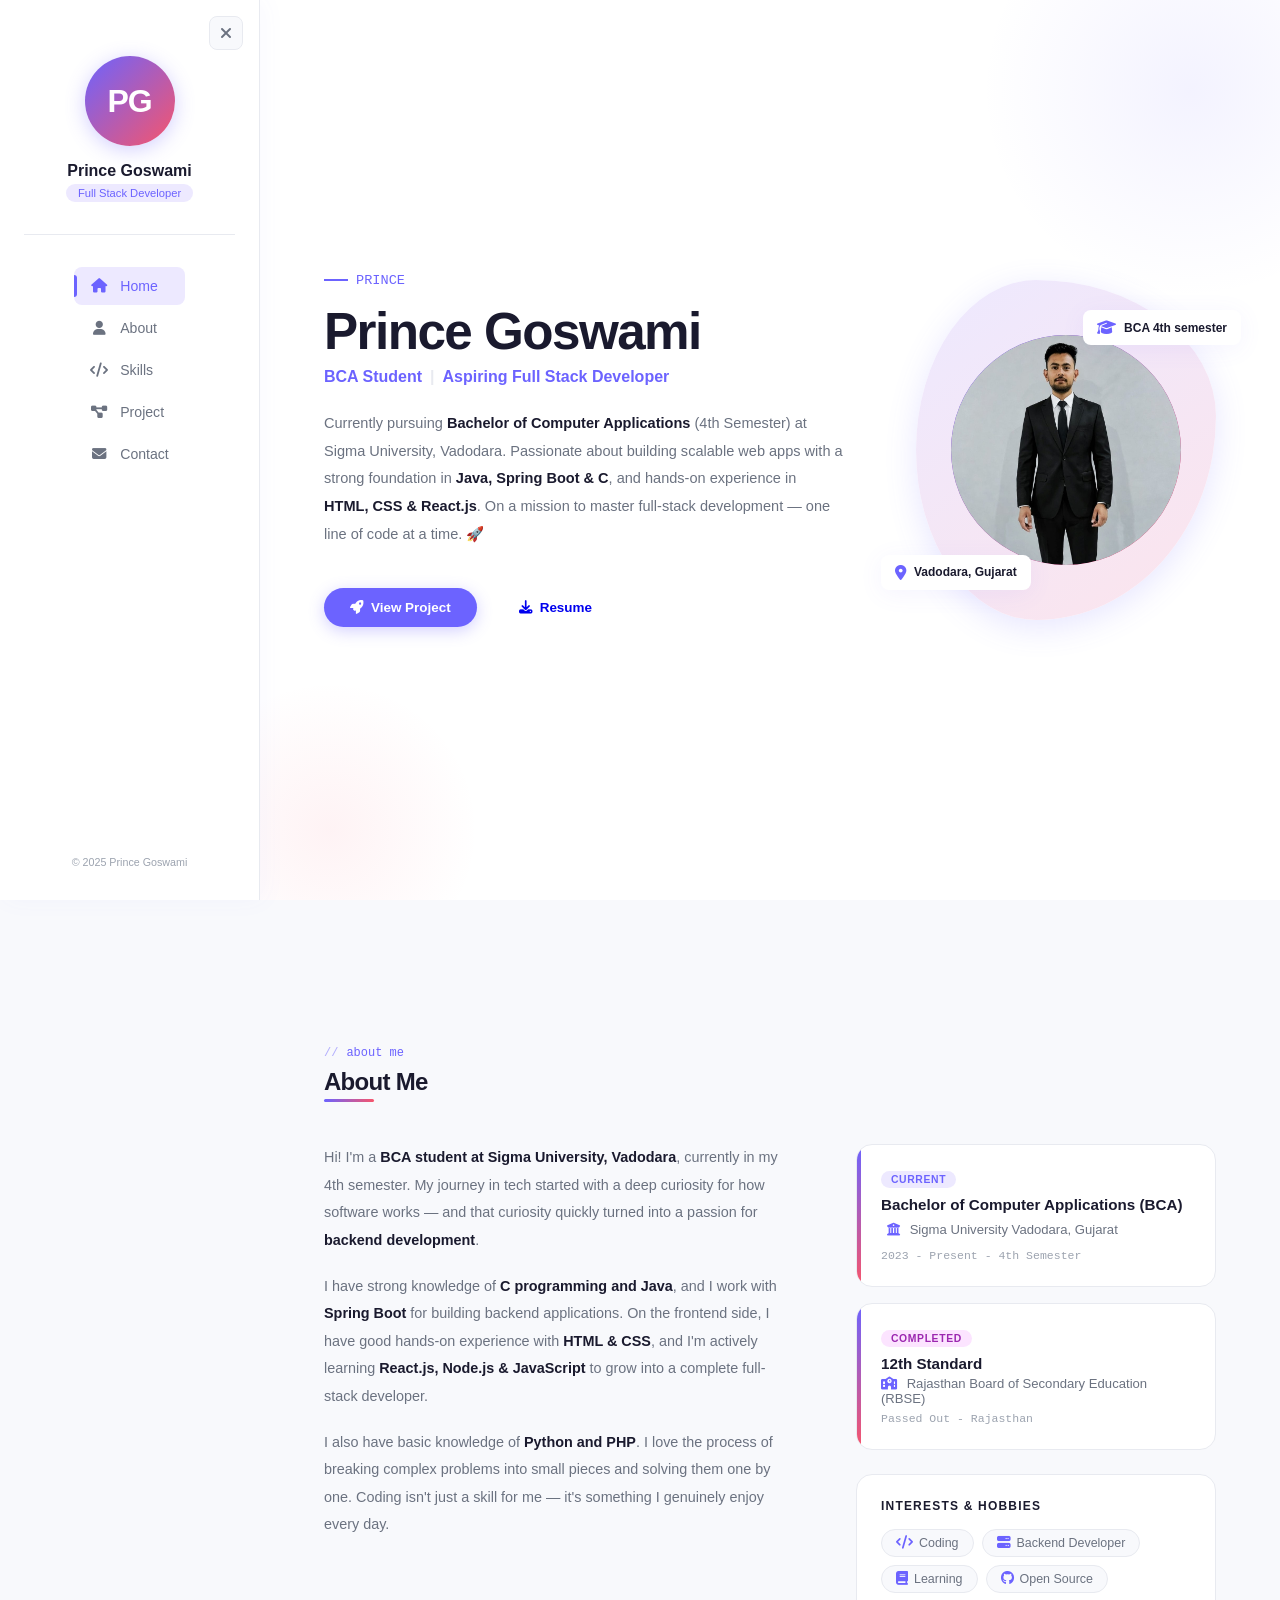
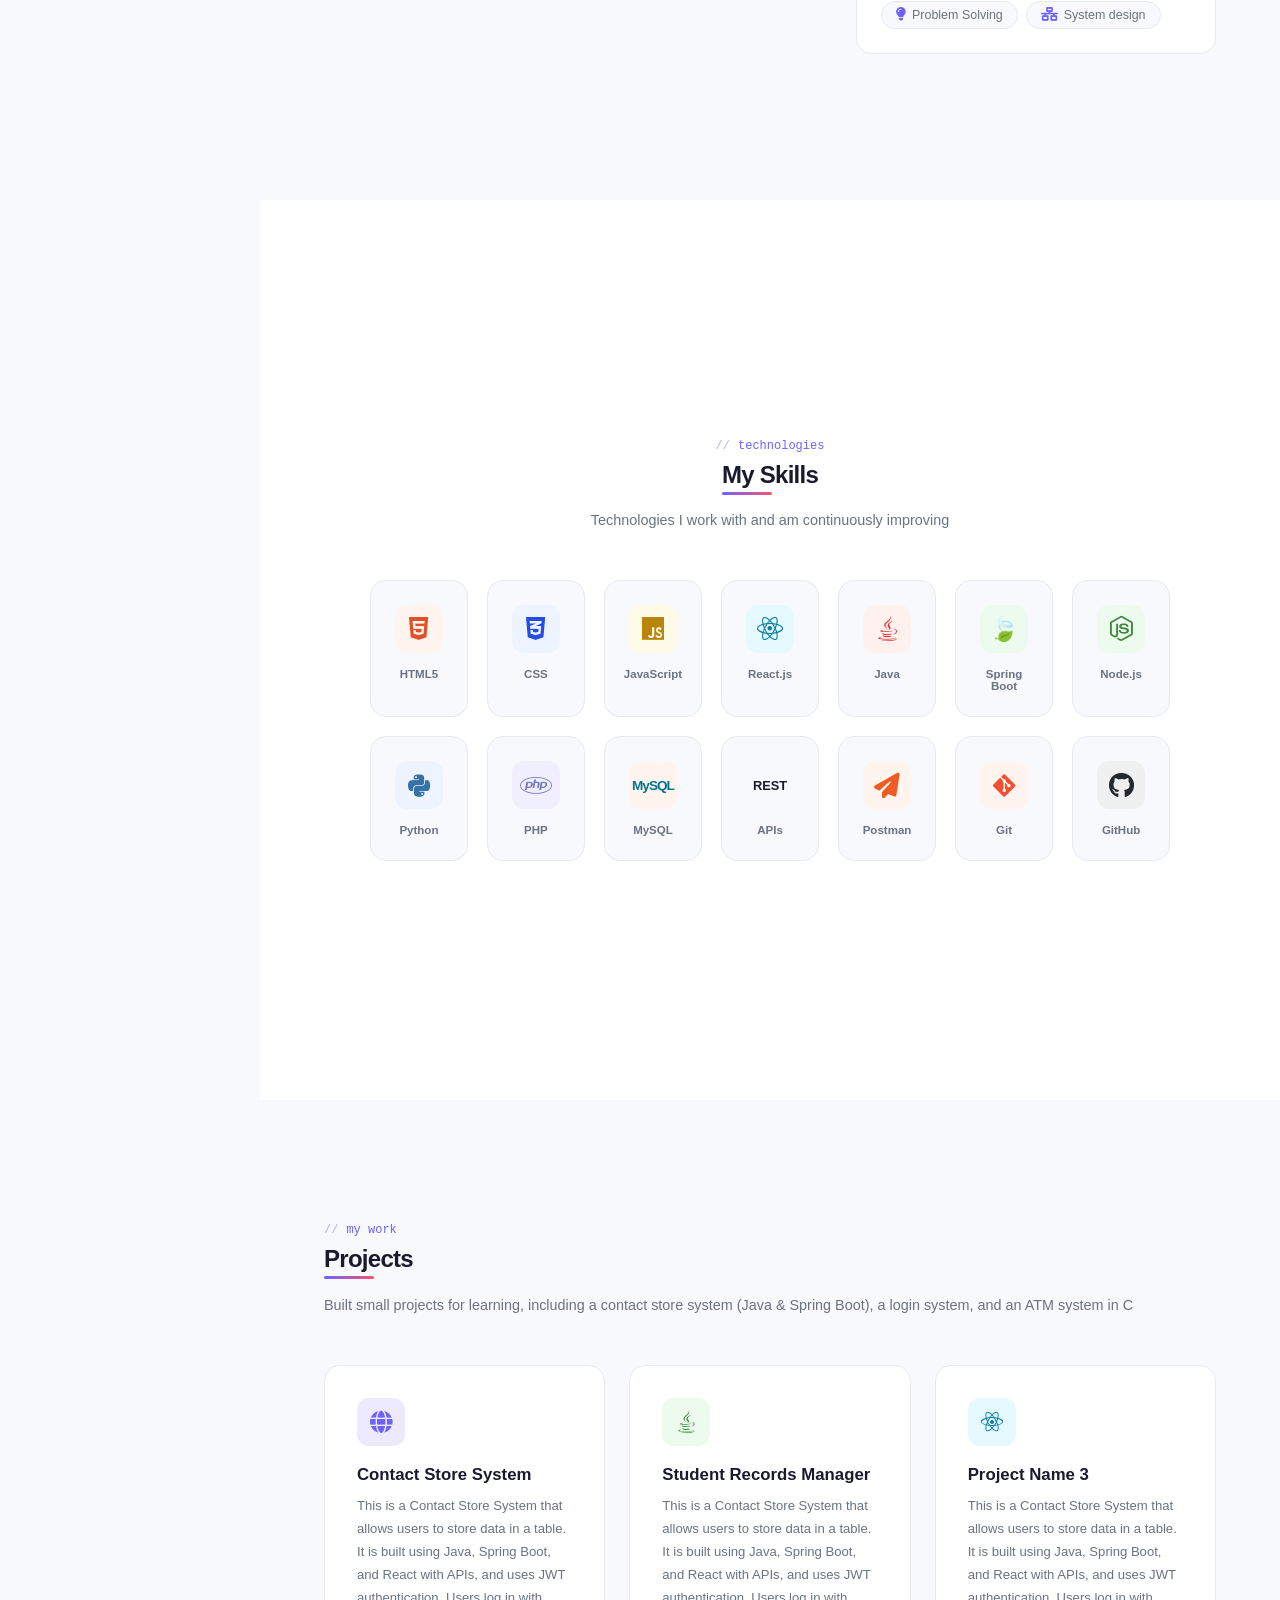
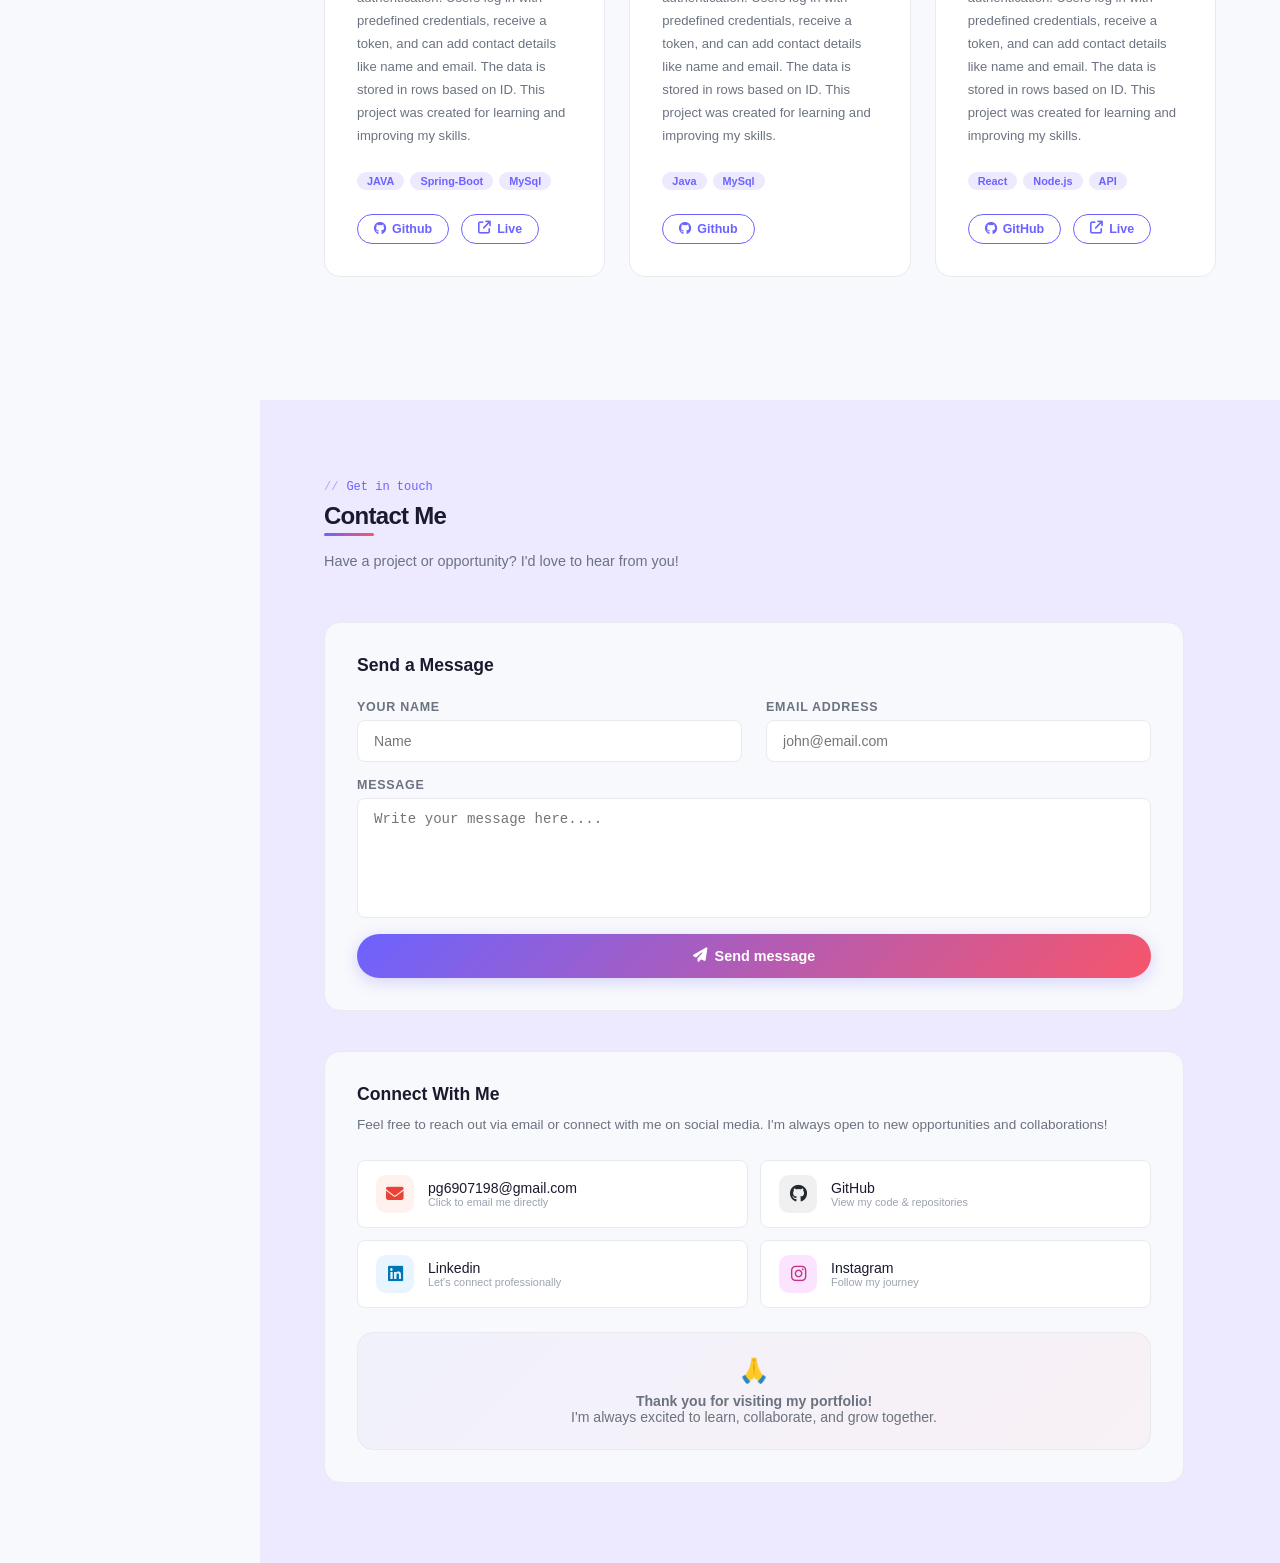
==== commit ab3e5aef: "complete almost all files." ====
--- a/PrinceGoswami/Pages/Portfolio.html
+++ b/PrinceGoswami/Pages/Portfolio.html
@@ -8,14 +8,22 @@
     <link
         href="https://fonts.googleapis.com/css2?family=Plus+Jakarta+Sans:wght@300;400;500;600;700;800&family=Fira+Code:wght@400;500&display=swap"
         rel="stylesheet">
-    <link rel="stylesheet" href="Porfolio.css">
+    <link rel="stylesheet" href="Portfolio.css">
+    <link rel="stylesheet" href="https://cdnjs.cloudflare.com/ajax/libs/font-awesome/6.5.1/css/all.min.css">
 
     </head>
 
     <body>
+
         <!-- SIDEBAR TOGGLE BUTTON (visible when sidebar is closed) -->
+        <button class="sidebar-open-btn" id="sidebarOpenBtn" title="Open Menu">
+            <i class="fa-solid fa-bars"></i>
+        </button>
+
+        <!-- SIDEBAR -->
         <aside class="sidebar" id="sidebar">
-            <button class="sidebar-open-btn" id="sidebarCloseBtn" title="Close menu">
+            <!-- X Close Button -->
+            <button class="sidebar-close-btn" id="sidebarCloseBtn" title="Close menu">
                 <i class="fa-solid fa-xmark"></i>
             </button>
 
@@ -27,15 +35,14 @@
             <nav>
                 <ul>
                     <li><a href="#home" class="active"><i class="fa-solid fa-house"></i> Home</a></li>
-                    <li><a href="#about" class="fa-solid fa-house"><i> About</i></a></li>
-                    <li><a href="#skills" class="fa-solid fa-house"><i> Skills</i></a></li>
-                    <li><a href="#project" class="fa-solid fa-house"><i> Project</i></a></li>
-                    <li><a href="#contact" class="fa-solid fa-house"><i> Contact</i></a></li>
-
+                    <li><a href="#about"><i class="fa-solid fa-user"></i> About</a></li>
+                    <li><a href="#skills"><i class="fa-solid fa-code"></i> Skills</a></li>
+                    <li><a href="#projects"><i class="fa-solid fa-diagram-project"></i> Project</a></li>
+                    <li><a href="#contact"><i class="fa-solid fa-envelope"></i> Contact</a></li>
                 </ul>
             </nav>
 
-            <div class="sidebar-footer">@ 2025 Prince Goswami</div>
+            <div class="sidebar-footer">© 2025 Prince Goswami</div>
         </aside>
 
         <div class="sidebar-overlay" id="sidebarOverlay"></div>
@@ -49,7 +56,7 @@
                 <div class="home-inner">
 
                     <div class="home-left reveal">
-                        <div class="home-greeting">--PRINCE</div>
+                        <div class="home-greeting">PRINCE</div>
                         <h1 class="home-name">Prince Goswami</h1>
                         <div class="home-title">
                             <span>BCA Student</span>
@@ -64,7 +71,7 @@
                             one line of code at a time. 🚀
                         </p>
                         <div class="home-btns">
-                            <a href="#projects" class="btn btn-filled"><i class="fa-solid fa-rocket">View Project</i>
+                            <a href="#projects" class="btn btn-filled"><i class="fa-solid fa-rocket"></i> View Project
                             </a>
                             <a href="Prince_Goswami_Final_Resume.pdf" download class="btn btn-rocket">
                                 <i class="fa-solid fa-download"></i> Resume
@@ -75,14 +82,14 @@
                     <div class="home-right reveal">
                         <div class="photo-frame">
                             <div class="photo-inner">
-                                🧑‍💻
+                            <img src="JP.jpeg" style="width:100%;height:100%;object-fit:cover;border-radius:50%;">
                             </div>
                         </div>
                         <div class="float-badge badge-1">
                             <i class="fa-solid fa-location-dot"></i> Vadodara, Gujarat
                         </div>
                         <div class="float-badge badge-2">
-                            <i class="fa-solid fa-gradution-cap"></i> BCA 4th semester
+                            <i class="fa-solid fa-graduation-cap"></i> BCA 4th semester
                         </div>
                     </div>
 
@@ -134,12 +141,12 @@
 
                         <div class="edu-card">
                             <span class="edu-badge" style="background: #fce4ff; color: #9c27b0;">Completed</span>
-                            <div class="edu-degree">!2th Standard</div>
+                            <div class="edu-degree">12th Standard</div>
                             <div class="edu-school">
                                 <i class="fa-solid fa-school" style="color: var(--accent); margin-right: 6px;"></i>
                                 Rajasthan Board of Secondary Education (RBSE)
                             </div>
-                            <div class="edu-year">Passes Out - Rajasthan</div>
+                            <div class="edu-year">Passed Out - Rajasthan</div>
                         </div>
                         <div class="about-interests">
                             <div class="interests-title">interests & Hobbies</div>
@@ -156,19 +163,20 @@
                     </div>
                 </div>
             </section>
+
             <!-- SKILLS -->
             <section id="skills">
                 <div class="sec-header reveal" style="text-align: center;">
                     <div class="sec-tag" style="justify-content: center;">technologies</div>
                     <h2 class="sec-title">My Skills</h2>
-                    <p class="sec-sub">Technologies I work and an continously improving</p>
+                    <p class="sec-sub">Technologies I work with and am continuously improving</p>
                 </div>
 
                 <div class="skills-center">
                     <div class="skills-grid reveal">
 
                         <div class="skill-item">
-                            <div class="skill-icon skill-html"><i class="fa-brands fa-html5"></i></div>
+                            <div class="skill-icon ic-html"><i class="fa-brands fa-html5"></i></div>
                             <span class="skill-name">HTML5</span>
                         </div>
                         <div class="skill-item">
@@ -230,14 +238,16 @@
                             <div class="skill-icon ic-gh"><i class="fa-brands fa-github"></i></div>
                             <span class="skill-name">GitHub</span>
                         </div>
-                    </div>
+                        
+                    </div>
+                </div>
             </section>
 
             <!-- PROJECTS -->
             <section id="projects">
                 <div class="sec-header reveal">
                     <div class="sec-tag">my work</div>
-                    <h2 class="sec-title"></h2>
+                    <h2 class="sec-title">Projects</h2>
                     <p class="sec-sub">Built small projects for learning, including a contact store system (Java &
                         Spring Boot), a login system, and an ATM system in C</p>
                 </div>
@@ -254,9 +264,9 @@
                             contact details like name and email. The data is stored in rows based on ID. This project
                             was created for learning and improving my skills.</p>
                         <div class="project-tech">
-                            <span class="tech-tag">HTML</span>
-                            <span class="tech-tag">CSS</span>
-                            <span class="tech-tag">JavaScript</span>
+                            <span class="tech-tag">JAVA</span>
+                            <span class="tech-tag">Spring-Boot</span>
+                            <span class="tech-tag">MySql</span>
                         </div>
                         <div class="project-links">
                             <a href="https://github.com/devprincen/contact-store-system" target="_blank" class="proj-link">
@@ -271,7 +281,7 @@
                     <!--Project2-->
                     <div class="project-card reveal">
                         <div class="project-icon" style="background: #edfaee; color: #3c873a;">
-                            <i class="fa-brand fa-java"></i>
+                            <i class="fa-brands fa-java"></i>
                         </div>
                         <h3 class="project-title">Student Records Manager</h3>
                         <p class="project-desc">
@@ -287,7 +297,7 @@
                         </div>
                         <div class="project-links">
                             <a href="https://github.com/devprincen/student-record-manager" target="_blank" class="proj-link">
-                                <i class="fa-brand fa-github"></i> Github
+                                <i class="fa-brands fa-github"></i> Github
                             </a>
                         </div>
                     </div>
@@ -299,7 +309,11 @@
                     </div>
                     <h3 class="project-title">Project Name 3</h3>
                     <p class="project-desc">
-                        i create after some time this poroject
+                            This is a Contact Store System that allows users to store data in a
+                            table. It is built using Java, Spring Boot, and React with APIs, and uses JWT
+                            authentication. Users log in with predefined credentials, receive a token, and can add
+                            contact details like name and email. The data is stored in rows based on ID. This project
+                            was created for learning and improving my skills.
                     </p>
                     <div class="project-tech">
                         <span class="tech-tag">React</span>
@@ -354,16 +368,16 @@
 
                     <!--Social-->
                     <div class="contact-info reveal">
-                        <h3>Contact With Me</h3>
+                        <h3>Connect With Me</h3>
                         <p>
                             Feel free to reach out via email or connect with me on social media.
                             I'm always open to new opportunities and collaborations!
                         </p>
 
-                        <div class="social-card">
+                        <div class="social-cards">
 
                             <a href="mailto:pg6907198@gmail.com" class="social-card">
-                                <div class="social-icon si-email"><i class="fa-solid fa-enveloper"></i></div>
+                                <div class="social-icon si-email"><i class="fa-solid fa-envelope"></i></div>
                                 <div>
                                     pg6907198@gmail.com
                                     <small>Click to email me directly</small>
@@ -371,13 +385,14 @@
                             </a>
 
                             <a href="https://github.com/devprincen" target="_blank" class="social-card">
+                                <div class="social-icon si-github"><i class="fa-brands fa-github"></i></div>
                                 <div>
                                     GitHub
                                     <small>View my code & repositories</small>
                                 </div>
                             </a>
 
-                            <a href="https://www.linkedin.com/in/prince-goswami-a61375335/" target="_blank" class="soical-card">
+                            <a href="https://www.linkedin.com/in/prince-goswami-a61375335/" target="_blank" class="social-card">
                                 <div class="social-icon si-linkedin"><i class="fa-brands fa-linkedin"></i></div>
                                 <div>
                                     Linkedin
@@ -385,8 +400,8 @@
                                 </div>
                             </a>
 
-                            <a href="https://instagram.com/YOURUSERNAME" target="_blank" class="social-card">
-                                <div class="social-icon si instagram"><i class="fa-brands fa-instagram"></i></div>
+                            <a href="https://www.instagram.com/prince0757_?igsh=eWRpYXp6czhiN2l2" target="_blank" class="social-card">
+                                <div class="social-icon si-instagram"><i class="fa-brands fa-instagram"></i></div>
                                 <div>
                                     Instagram
                                     <small>Follow my journey</small>
--- a/PrinceGoswami/Pages/Portfolio.css
+++ b/PrinceGoswami/Pages/Portfolio.css
@@ -0,0 +1,1071 @@
+*,
+*::before,
+*::after {
+    box-sizing: border-box;
+    margin: 0;
+    padding: 0;
+}
+
+:root {
+    --accent: #6c63ff;
+    --accent2: #f7556b;
+    --accent-light: #ede9ff;
+    --bg: #f8f9fc;
+    --white: #ffffff;
+    --sidebar-w: 260px;
+    --text: #1a1a2e;
+    --text-muted: #6b7280;
+    --text-light: #9ca3af;
+    --border: #e8eaf0;
+    --shadow: 0 4px 24px rgba(108, 99, 255, 0.07);
+    --shadow-hover: 0 8px 32px rgba(108, 99, 255, 0.16);
+    --font: 'Plus Jakarta Sans', sans-serif;
+    --mono: 'Fira Code', monospace;
+    --radius: 16px;
+    --radius-sm: 8px;
+}
+
+html {
+    scroll-behavior: smooth;
+}
+
+body {
+    font-family: var(--font);
+    background: var(--bg);
+    color: var(--text);
+    display: flex;
+    min-height: 100vh;
+    overflow-x: hidden;
+}
+
+.sidebar-open-btn {
+    position: fixed;
+    top: 18px;
+    left: 18px;
+    z-index: 200;
+    width: 42px;
+    height: 42px;
+    border-radius: 10px;
+    background: var(--white);
+    border: 1.5px solid var(--border);
+    color: var(--accent);
+    font-size: 1.1rem;
+    cursor: pointer;
+    display: none;
+    align-items: center;
+    justify-content: center;
+    box-shadow: var(--shadow);
+    transition: background 0.2s, color 0.2s;
+}
+
+.sidebar-open-btn:hover {
+    background: var(--accent);
+    color: white;
+}
+
+body.sidebar-collapsed .sidebar-open-btn {
+    display: flex;
+}
+
+.sidebar {
+    width: var(--sidebar-w);
+    min-height: 100vh;
+    background: var(--white);
+    border-right: 1px solid var(--border);
+    position: fixed;
+    top: 0;
+    left: 0;
+    bottom: 0;
+    display: flex;
+    flex-direction: column;
+    align-items: center;
+    padding: 2.5rem 1.5rem 2rem;
+    z-index: 100;
+    box-shadow: 4px 0 24px rgba(108, 99, 255, 0.04);
+    transition: transform 0.35s cubic-bezier(0.4, 0, 0.2, 1);
+}
+
+body.sidebar-collapsed .sidebar {
+    transform: translateX(-100%);
+}
+
+body.sidebar-collapsed main {
+    margin-left: 0;
+}
+
+.sidebar-close-btn {
+    position: absolute;
+    top: 16px;
+    right: 16px;
+    width: 34px;
+    height: 34px;
+    border-radius: 8px;
+    background: var(--bg);
+    border: 1.5px solid var(--border);
+    color: var(--text-muted);
+    font-size: 1rem;
+    cursor: pointer;
+    display: flex;
+    align-items: center;
+    justify-content: center;
+    transition: background 0.2s, color 0.2s, border-color 0.2s;
+}
+
+.sidebar-close-btn:hover {
+    background: #ffecef;
+    color: var(--accent2);
+    border-color: var(--accent2);
+}
+
+.sidebar-overlay {
+    display: none;
+    position: fixed;
+    inset: 0;
+    background: rgba(0,0,0,0.35);
+    z-index: 99;
+    backdrop-filter: blur(2px);
+}
+
+.sidebar-overlay.active {
+    display: block;
+}
+
+.sidebar-avatar {
+    width: 90px;
+    height: 90px;
+    border-radius: 50%;
+    background: linear-gradient(135deg, var(--accent), var(--accent2));
+    display: flex;
+    align-items: center;
+    justify-content: center;
+    font-size: 2rem;
+    font-weight: 800;
+    color: white;
+    margin-bottom: 1rem;
+    margin-top: 1rem;
+    box-shadow: 0 4px 20px rgba(108, 99, 255, 0.3);
+    letter-spacing: -1px;
+    flex-shrink: 0;
+}
+
+.sidebar-name {
+    font-size: 1rem;
+    font-weight: 700;
+    color: var(--text);
+    text-align: center;
+    margin-bottom: 4px;
+}
+
+.sidebar-role {
+    font-size: 0.7rem;
+    color: var(--accent);
+    text-align: center;
+    font-weight: 500;
+    background: var(--accent-light);
+    padding: 3px 12px;
+    border-radius: 20px;
+    margin-bottom: 2rem;
+}
+
+.sidebar-divider {
+    width: 100%;
+    height: 1px;
+    background: var(--border);
+    margin-bottom: 2rem;
+}
+
+nav ul {
+    list-style: none;
+    width: 100%;
+}
+
+nav ul li {
+    margin-bottom: 4px;
+}
+
+nav ul li a {
+    display: flex;
+    align-items: center;
+    gap: 12px;
+    padding: 11px 16px;
+    border-radius: var(--radius-sm);
+    color: var(--text-muted);
+    text-decoration: none;
+    font-size: 0.88rem;
+    font-weight: 500;
+    transition: all 0.2s;
+    position: relative;
+}
+
+nav ul li a i {
+    width: 18px;
+    text-align: center;
+    font-size: 0.9rem;
+}
+
+nav ul li a:hover,
+nav ul li a.active {
+    background: var(--accent-light);
+    color: var(--accent);
+}
+
+nav ul li a.active::before {
+    content: '';
+    position: absolute;
+    left: 0;
+    top: 20%;
+    bottom: 20%;
+    width: 3px;
+    background: var(--accent);
+    border-radius: 0 3px 3px 0;
+}
+
+.sidebar-footer {
+    margin-top: auto;
+    font-size: 0.67rem;
+    color: var(--text-light);
+    text-align: center;
+}
+
+main {
+    margin-left: var(--sidebar-w);
+    flex: 1;
+    transition: margin-left 0.35s cubic-bezier(0.4, 0, 0.2, 1);
+}
+
+section {
+    min-height: 100vh;
+    padding: 5rem 4rem;
+    display: flex;
+    flex-direction: column;
+    justify-content: center;
+}
+
+#home {
+    background: var(--white);
+    position: relative;
+    overflow: hidden;
+}
+
+.home-blob {
+    position: absolute;
+    top: -120px;
+    right: -120px;
+    width: 420px;
+    height: 420px;
+    border-radius: 50%;
+    background: radial-gradient(circle, rgba(108, 99, 255, 0.08) 0%, transparent 70%);
+    pointer-events: none;
+}
+
+.home-blob2 {
+    position: absolute;
+    bottom: -80px;
+    left: -80px;
+    width: 300px;
+    height: 300px;
+    border-radius: 50%;
+    background: radial-gradient(circle, rgba(247, 85, 107, 0.07) 0%, transparent 70%);
+    pointer-events: none;
+}
+
+.home-inner {
+    display: flex;
+    align-items: center;
+    gap: 4rem;
+    position: relative;
+    z-index: 1;
+}
+
+.home-left {
+    flex: 1;
+}
+
+.home-greeting {
+    font-family: var(--mono);
+    font-size: 0.85rem;
+    color: var(--accent);
+    margin-bottom: 1rem;
+    display: flex;
+    align-items: center;
+    gap: 8px;
+}
+
+.home-greeting::before {
+    content: '';
+    width: 24px;
+    height: 2px;
+    background: var(--accent);
+}
+
+.home-name {
+    font-size: clamp(2.2rem, 4vw, 3.4rem);
+    font-weight: 800;
+    line-height: 1.1;
+    letter-spacing: -0.03em;
+    margin-bottom: 0.5rem;
+}
+
+.home-title {
+    font-size: 1rem;
+    font-weight: 600;
+    color: var(--accent);
+    margin-bottom: 1.5rem;
+    display: flex;
+    align-items: center;
+    gap: 8px;
+    flex-wrap: wrap;
+}
+
+.home-title .sep {
+    color: var(--border);
+}
+
+.home-desc {
+    font-size: 0.91rem;
+    line-height: 1.9;
+    color: var(--text-muted);
+    max-width: 520px;
+    margin-bottom: 2.5rem;
+}
+
+.home-desc strong {
+    color: var(--text);
+    font-weight: 600;
+}
+
+.home-btns {
+    display: flex;
+    gap: 1rem;
+    flex-wrap: wrap;
+}
+
+.btn {
+    display: inline-flex;
+    align-items: center;
+    gap: 8px;
+    padding: 12px 26px;
+    border-radius: 50px;
+    font-family: var(--font);
+    font-size: 0.84rem;
+    font-weight: 600;
+    text-decoration: none;
+    cursor: pointer;
+    border: none;
+    transition: all 0.25s;
+}
+
+.btn-filled {
+    background: var(--accent);
+    color: white;
+    box-shadow: 0 4px 16px rgba(108, 99, 255, 0.3);
+}
+
+.btn-filled:hover {
+    background: #5851e6;
+    transform: translateY(-2px);
+    box-shadow: 0 8px 24px rgba(108, 99, 255, 0.4);
+}
+
+.btn-outline {
+    background: transparent;
+    color: var(--accent);
+    border: 2px solid var(--accent);
+}
+
+.btn-outline:hover {
+    background: var(--accent-light);
+    transform: translateY(-2px);
+}
+
+.home-right {
+    flex-shrink: 0;
+    position: relative;
+}
+
+.photo-frame {
+    width: 300px;
+    height: 340px;
+    border-radius: 40% 60% 60% 40% / 50% 40% 60% 50%;
+    background: linear-gradient(145deg, var(--accent-light), #fce4ec);
+    display: flex;
+    align-items: center;
+    justify-content: center;
+    animation: morphing 8s ease-in-out infinite;
+    box-shadow: var(--shadow-hover);
+    position: relative;
+}
+
+@keyframes morphing {
+    0%, 100% { border-radius: 40% 60% 60% 40% / 50% 40% 60% 50%; }
+    25%       { border-radius: 60% 40% 40% 60% / 40% 60% 40% 60%; }
+    50%       { border-radius: 50% 50% 60% 40% / 60% 40% 50% 50%; }
+    75%       { border-radius: 40% 60% 50% 50% / 50% 50% 60% 40%; }
+}
+
+.photo-inner {
+    width: 230px;
+    height: 230px;
+    border-radius: 50%;
+    background: linear-gradient(135deg, var(--accent) 0%, var(--accent2) 100%);
+    display: flex;
+    align-items: center;
+    justify-content: center;
+    font-size: 5rem;
+    overflow: hidden;
+    box-shadow: inset 0 0 40px rgba(0,0,0,0.1);
+}
+
+.float-badge {
+    position: absolute;
+    background: var(--white);
+    border-radius: var(--radius-sm);
+    padding: 10px 14px;
+    box-shadow: var(--shadow);
+    display: flex;
+    align-items: center;
+    gap: 8px;
+    font-size: 0.75rem;
+    font-weight: 600;
+    color: var(--text);
+    white-space: nowrap;
+}
+
+.float-badge i {
+    color: var(--accent);
+    font-size: 0.95rem;
+}
+
+.badge-1 { bottom: 30px; left: -35px; }
+.badge-2 {top: 30px; right: -25px; }
+
+.sec-header {
+    margin-bottom: 3rem;
+}
+
+.sec-tag {
+    font-family: var(--mono);
+    font-size: 0.75rem;
+    color: var(--accent);
+    margin-bottom: 8px;
+    display: flex;
+    align-items: center;
+    gap: 8px;
+}
+
+.sec-tag::before {
+    content: '//';
+    opacity: 0.5;
+}
+
+.sec-title {
+    font-size: clamp(1.8rem, 3vm, 2.6rem);
+    font-weight: 800;
+    letter-spacing: -0.03em;
+    position: relative;
+    display: inline-block;
+}
+
+.sec-title::after {
+    content: '';
+    position: absolute;
+    bottom: -6px;
+    left: 0;
+    width: 50px;
+    height: 3px;
+    background: linear-gradient(90deg, var(--accent), var(--accent2));
+    border-radius: 2px;
+}
+
+.sec-sub {
+    font-size: 0.9rem;
+    color: var(--text-muted);
+    margin-top: 1.2rem;
+    line-height: 1.7;
+}
+
+#about {
+    background: var(--bg);
+}
+
+.about-grid {
+    display: grid;
+    grid-template-columns: 1.3fr 1fr;
+    gap: 4rem;
+    align-items: start;
+}
+
+.about-text p {
+    font-size: 0.9rem;
+    line-height: 1.9;
+    color: var(--text-muted);
+    margin-bottom: 1.2rem;
+}
+
+.about-text p strong {
+    color: var(--text);
+    font-weight: 600;
+}
+
+.edu-card {
+    background: var(--white);
+    border: 1px solid var(--border);
+    border-radius: var(--radius);
+    padding: 1.5rem;
+    margin-bottom: 1rem;
+    position: relative;
+    overflow: hidden;
+    transition: box-shadow 0.2s, transform 0.2s;
+}
+
+.edu-card:hover {
+    box-shadow: var(--shadow-hover);
+    transform: translateY(-2px);
+}
+
+.edu-card::before {
+    content: '';
+    position: absolute;
+    top: 0;
+    left: 0;
+    width: 4px;
+    height: 100%;
+    background: linear-gradient(var(--accent), var(--accent2));
+}
+
+.edu-badge {
+    display: inline-block;
+    font-size: 0.65rem;
+    padding: 3px 10px;
+    background: var(--accent-light);
+    color: var(--accent);
+    border-radius: 20px;
+    font-weight: 600;
+    margin-bottom: 8px;
+    text-transform: uppercase;
+    letter-spacing: 0.06em;
+}
+
+.edu-degree {
+    font-size: 0.95rem;
+    font-weight: 700;
+    color: var(--text);
+    margin-bottom: 4px;
+}
+
+.edu-school {
+    font-size: 0.82rem;
+    color: var(--text-muted);
+}
+
+.edu-year {
+    font-size: 0.72rem;
+    color: var(--text-light);
+    margin-top: 6px;
+    font-family: var(--mono);
+}
+
+.about-interests {
+    margin-top: 1.5rem;
+    background: var(--white);
+    border: 1px solid var(--border);
+    border-radius: var(--radius);
+    padding: 1.5rem;
+}
+
+.interests-title {
+    font-size: 0.75rem;
+    font-weight: 700;
+    text-transform: uppercase;
+    letter-spacing: 0.1em;
+    margin-bottom: 1rem;
+}
+
+.interests-chips {
+    display: flex;
+    flex-wrap: wrap;
+    gap: 8px;
+}
+
+.chip {
+    display: flex;
+    align-items: center;
+    gap: 6px;
+    padding: 6px 14px;
+    background: var(--bg);
+    border: 1px solid var(--border);
+    border-radius: 20px;
+    font-size: 0.78rem;
+    color: var(--text-muted);
+    font-weight: 500;
+    transition: all 0.2s;
+}
+
+.chip:hover {
+    background: var(--accent-light);
+    color: var(--accent);
+    border-color: var(--accent);
+}
+
+.chip i {
+    font-size: 0.85rem;
+    color: var(--accent);
+}
+
+/*skill*/
+#skills {
+    background: var(--white);
+}
+
+.skills-center {
+    display: flex;
+    flex-direction: column;
+    align-items: center;
+}
+
+.skills-grid{
+    display: grid;
+    grid-template-columns: repeat(auto-fit, minmax(90px, 1fr));
+    gap: 1.2rem;
+    width: 100%;
+    max-width: 800px;
+}
+
+.skill-item {
+    display: flex;
+    flex-direction: column;
+    align-items: center;
+    gap: 15px;
+    padding: 1.5rem 1rem;
+    background: var(--bg);
+    border: 1px solid var(--border);
+    border-radius: var(--radius);
+    transition: all 0.25s;
+    cursor: default;
+}
+
+.skill-item:hover {
+    background: var(--white);
+    box-shadow: var(--shadow-hover);
+    transform: translateY(-4px);
+    border-color: var(--accent);
+}
+
+.skill-icon {
+    width: 48px;
+    height: 48px;
+    border-radius: 12px;
+    display: flex;
+    align-items: center;
+    justify-content: center;
+    font-size: 1.6rem;
+}
+
+.skill-name {
+    font-size: 0.72rem;
+    font-weight: 600;
+    color: var(--text-muted);
+    text-align: center;
+    
+}
+
+.skill-item:hover .skill-name { color: var(--accent); }
+
+.ic-html    { background: #fff4ee; color: #e34f26; }
+.ic-css     { background: #eef4ff; color: #264de4; }
+.ic-js      { background: #fffbe6; color: #b8860b; }
+.ic-react   { background: #e6f9ff; color: #087ea4; }
+.ic-java    { background: #fff1ee; color: #ea2d2e; }
+.ic-spring  { background: #edfaee; color: #6db33f; }
+.ic-node    { background: #edfaee; color: #3c873a; }
+.ic-python  { background: #eef4ff; color: #3572a5; }
+.ic-php     { background: #f0eeff; color: #777bb4; }
+.ic-mysql   { background: #fff4ee; color: #00758f; }
+.ic-git     { background: #fff4ee; color: #f05032; }
+.ic-gh      { background: #f0f0f0; color: #24292e; }
+.ic-api     { background: #fffbe6; color: #b8860b; }
+.ic-postman { background: #fff4ee; color: #ef5b25; }
+
+#projects {
+    background: var(--bg);
+}
+
+.projects-grid {
+    display: grid;
+    grid-template-columns: repeat(3, 1fr);
+    gap: 1.5rem;
+}
+
+.project-card {
+    background: var(--white);
+    border: 1px solid var(--border);
+    border-radius: var(--radius);
+    padding: 2rem;
+    display: flex;
+    flex-direction: column;
+    transition: all 0.25s;
+    position: relative;
+    overflow: hidden;
+}
+
+.project-card::before {
+    content: '';
+    position: absolute;
+    top: 0; left: 0; right: 0;
+    height: 3px;
+    background: linear-gradient(90deg, var(--accent), var(--accent2));
+    opacity: 0;
+    transition: opacity 0.3s;
+}
+
+.project-card:hover {
+    box-shadow: var(--shadow-hover);
+    transform: translateY(-4px);
+}
+
+.project-card:hover::before { opacity: 1; }
+
+.project-icon {
+    width: 48px;
+    height: 48px;
+    border-radius: 12px;
+    background: var(--accent-light);
+    display: flex;
+    align-items: center;
+    justify-content: center;
+    font-size: 1.4rem;
+    color: var(--accent);
+    margin-bottom: 1.2rem;
+}
+
+.project-title {
+    font-size: 1.05rem;
+    font-weight: 700;
+    color: var(--text);
+    margin-bottom: 0.6rem;
+}
+
+.project-desc {
+    font-size: 0.82rem;
+    line-height: 1.75;
+    color: var(--text-muted);
+    flex: 1;
+    margin-bottom: 1.5rem;
+}
+
+.project-tech {
+    display: flex;
+    flex-wrap: wrap;
+    gap: 6px;
+    margin-bottom: 1.5rem;
+}
+
+.tech-tag {
+    padding: 3px 10px;
+    background: var(--accent-light);
+    color: var(--accent);
+    font-size: 0.68rem;
+    font-weight: 600;
+    border-radius: 20px;
+}
+
+.project-links {
+    display: flex;
+    gap: 12px;
+}
+
+.proj-link {
+    display: inline-flex;
+    align-items: center;
+    gap: 6px;
+    font-size: 0.78rem;
+    font-weight: 600;
+    color: var(--accent);
+    text-decoration: none;
+    padding: 7px 16px;
+    border: 1.5px solid var(--accent);
+    border-radius: 50px;
+    transition: all 0.2s;
+}
+
+.proj-link:hover {
+    background: var(--accent);
+    color: white;
+}
+
+.proj-link i { font-size: 0.8rem; }
+
+/* ══════════════════════════════════════════
+    CONTACT — COLUMN LAYOUT
+    Form on top, Social cards below
+══════════════════════════════════════════ */
+
+#contact {
+    background: var(--accent-light);
+}
+
+/* Single column wrapper */
+.contact-column {
+    display: flex;
+    flex-direction: column;
+    gap: 2.5rem;
+    max-width: 860px;
+    width: 100%;
+}
+
+/* Form card — two-column inner grid for fields */
+.contact-form-card {
+    background: var(--bg);
+    border: 1px solid var(--border);
+    border-radius: var(--radius);
+    padding: 2rem;
+}
+
+.contact-form-card h3 {
+    font-size: 1.1rem;
+    font-weight: 700;
+    margin-bottom: 1.5rem;
+}
+
+/* Inner 2-column grid for Name + Email side by side */
+.contact-form-inner {
+    display: grid;
+    grid-template-columns: 1fr 1fr;
+    gap: 1rem 1.5rem;
+}
+
+.form-group {
+    display: flex;
+    flex-direction: column;
+}
+
+/* Full-width fields (textarea + button) */
+.form-group--full {
+    grid-column: 1 / -1;
+}
+
+.form-group label {
+    display: block;
+    font-size: 0.78rem;
+    font-weight: 600;
+    color: var(--text-muted);
+    margin-bottom: 6px;
+    text-transform: uppercase;
+    letter-spacing: 0.06em;
+}
+
+.form-group input,
+.form-group textarea {
+    width: 100%;
+    padding: 12px 16px;
+    background: var(--white);
+    border: 1.5px solid var(--border);
+    border-radius: var(--radius-sm);
+    font-size: 0.88rem;
+    color: var(--text);
+    outline: none;
+    transition: border-color 0.2s, box-shadow 0.2s;
+    resize: none;
+}
+
+.form-group input:focus,
+.form-group textarea:focus {
+    border-color: var(--accent);
+    box-shadow: 0 0 0 3px rgba(108, 99, 255, 0.1);
+}
+ 
+.form-group textarea {
+    min-height: 120px;
+}
+ 
+.btn-submit {
+    width: 100%;
+    padding: 14px;
+    background: linear-gradient(135deg, var(--accent), var(--accent2));
+    color: white;
+    border: none;
+    border-radius: 50px;
+    font-family: var(--font);
+    font-size: 0.9rem;
+    font-weight: 700;
+    cursor: pointer;
+    transition: all 0.25s;
+    display: flex;
+    align-items: center;
+    justify-content: center;
+    gap: 8px;
+    box-shadow: 0 4px 16px rgba(108, 99, 255, 0.25);
+}
+ 
+.btn-submit:hover {
+    transform: translateY(-2px);
+    box-shadow: 0 8px 24px rgba(108, 99, 255, 0.35);
+}
+ 
+/* Social / Connect section */
+.contact-info {
+    background: var(--bg);
+    border: 1px solid var(--border);
+    border-radius: var(--radius);
+    padding: 2rem;
+}
+ 
+.contact-info h3 {
+    font-size: 1.1rem;
+    font-weight: 700;
+    color: var(--text);
+    margin-bottom: 0.5rem;
+}
+ 
+.contact-info > p {
+    font-size: 0.85rem;
+    color: var(--text-muted);
+    line-height: 1.7;
+    margin-bottom: 1.5rem;
+}
+ 
+/* Social cards — 2-column grid */
+.social-cards {
+    display: grid;
+    grid-template-columns: 1fr 1fr;
+    gap: 12px;
+    margin-bottom: 1.5rem;
+}
+ 
+.social-card {
+    display: flex;
+    align-items: center;
+    gap: 14px;
+    padding: 14px 18px;
+    background: var(--white);
+    border: 1px solid var(--border);
+    border-radius: var(--radius-sm);
+    text-decoration: none;
+    color: var(--text);
+    font-weight: 500;
+    font-size: 0.88rem;
+    transition: all 0.2s;
+}
+ 
+.social-card:hover {
+    box-shadow: var(--shadow);
+    transform: translateX(4px);
+    border-color: var(--accent);
+    color: var(--accent);
+}
+ 
+.social-icon {
+    width: 38px;
+    height: 38px;
+    border-radius: 10px;
+    display: flex;
+    align-items: center;
+    justify-content: center;
+    font-size: 1.1rem;
+    flex-shrink: 0;
+}
+ 
+.si-email     { background: #fff1ee; color: #ea4335; }
+.si-github    { background: #f0f0f0; color: #24292e; }
+.si-linkedin  { background: #e8f4ff; color: #0077b5; }
+.si-instagram { background: #fce4ff; color: #c13584; }
+ 
+.social-card small {
+    display: block;
+    font-size: 0.68rem;
+    color: var(--text-light);
+    font-weight: 400;
+}
+ 
+.thank-you {
+    padding: 1.5rem;
+    background: linear-gradient(135deg, rgba(108, 99, 255, 0.05), rgba(247, 85, 107, 0.05));
+    border: 1px solid var(--border);
+    border-radius: var(--radius);
+    text-align: center;
+}
+ 
+.thank-you span {
+    font-size: 1.5rem;
+    display: block;
+    margin-bottom: 8px;
+}
+ 
+.thank-you p {
+    font-size: 0.88rem;
+    color: var(--text-muted);
+    margin-bottom: 0;
+}
+ 
+/* REVEAL */
+.reveal {
+    opacity: 0;
+    transform: translateY(28px);
+    transition: opacity 0.7s ease, transform 0.7s ease;
+}
+ 
+.reveal.visible {
+    opacity: 1;
+    transform: translateY(0);
+}
+ 
+/* ══════════════════════════════════════════
+   RESPONSIVE
+══════════════════════════════════════════ */
+@media (max-width: 960px) {
+    /* On mobile, sidebar starts hidden */
+    .sidebar {
+        transform: translateX(-100%);
+    }
+ 
+    /* When opened on mobile via button */
+    .sidebar.mobile-open {
+        transform: translateX(0);
+    }
+ 
+    /* Always show the open button on mobile */
+    .sidebar-open-btn {
+        display: flex !important;
+    }
+ 
+    main {
+        margin-left: 0 !important;
+    }
+ 
+    section {
+        padding: 4rem 2rem;
+    }
+ 
+    .home-inner {
+        flex-direction: column-reverse;
+        text-align: center;
+    }
+ 
+    .home-left {
+        display: flex;
+        flex-direction: column;
+        align-items: center;
+    }
+ 
+    .home-greeting::before { display: none; }
+ 
+    .about-grid        { grid-template-columns: 1fr; }
+    .projects-grid     { grid-template-columns: 1fr; }
+ 
+    /* Contact already column, just make social cards single-col */
+    .social-cards      { grid-template-columns: 1fr; }
+    .contact-form-inner { grid-template-columns: 1fr; }
+ 
+    .photo-frame {
+        width: 220px;
+        height: 250px;
+    }
+ 
+    .photo-inner {
+        width: 170px;
+        height: 170px;
+        font-size: 3.5rem;
+    }
+ 
+    .badge-1, .badge-2 { display: none; }
+}
